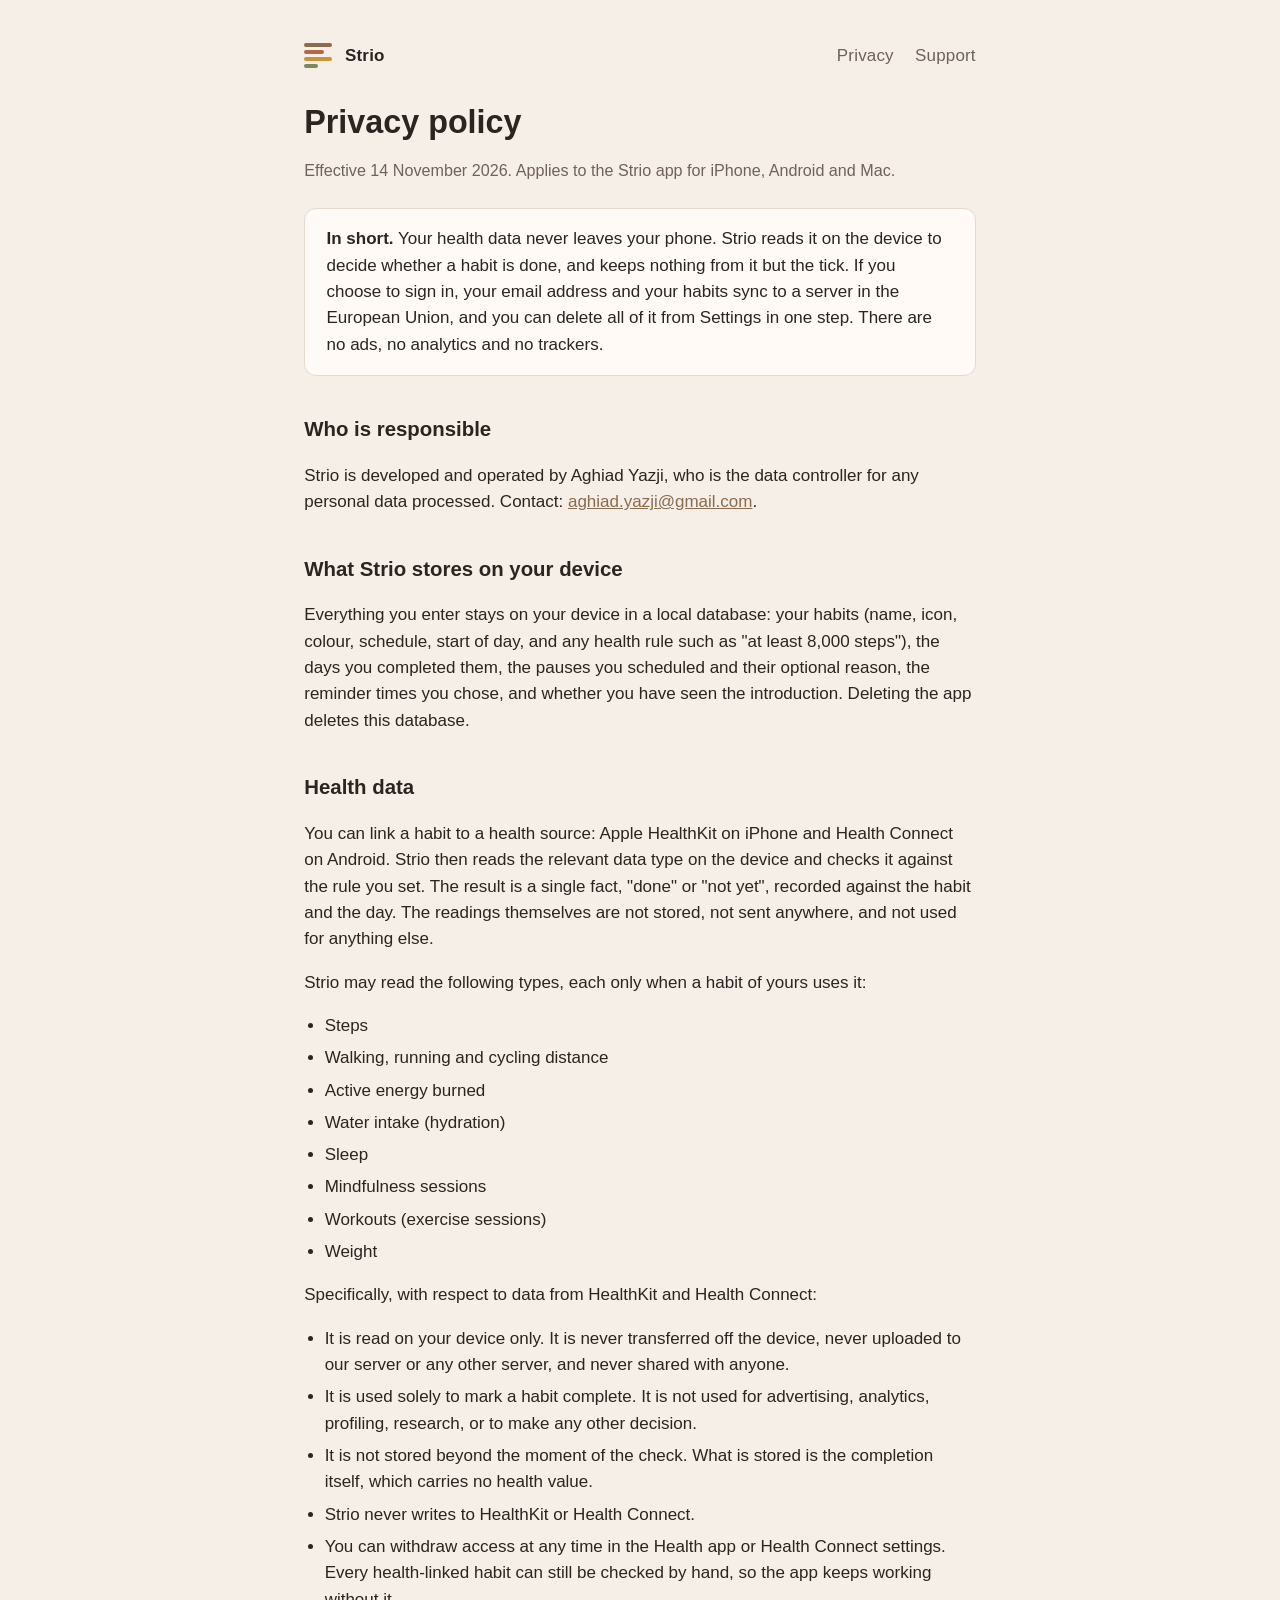
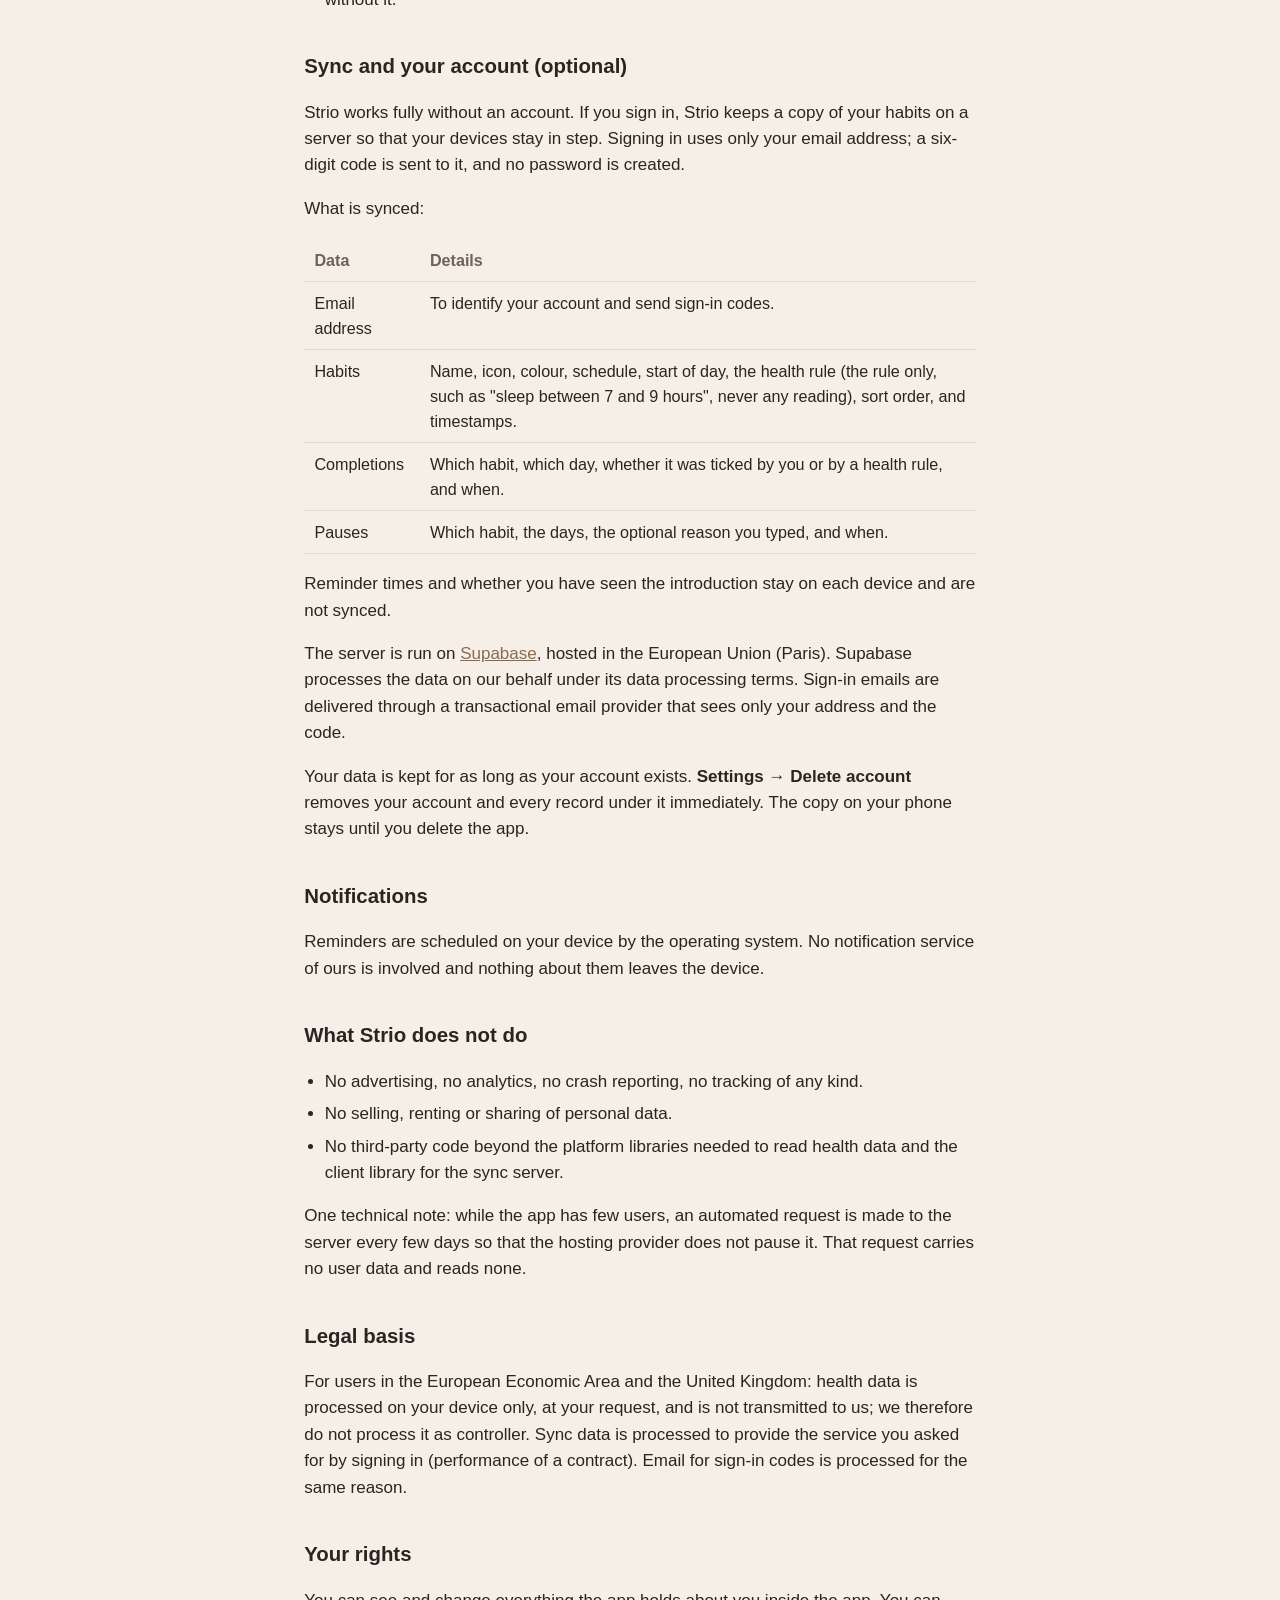
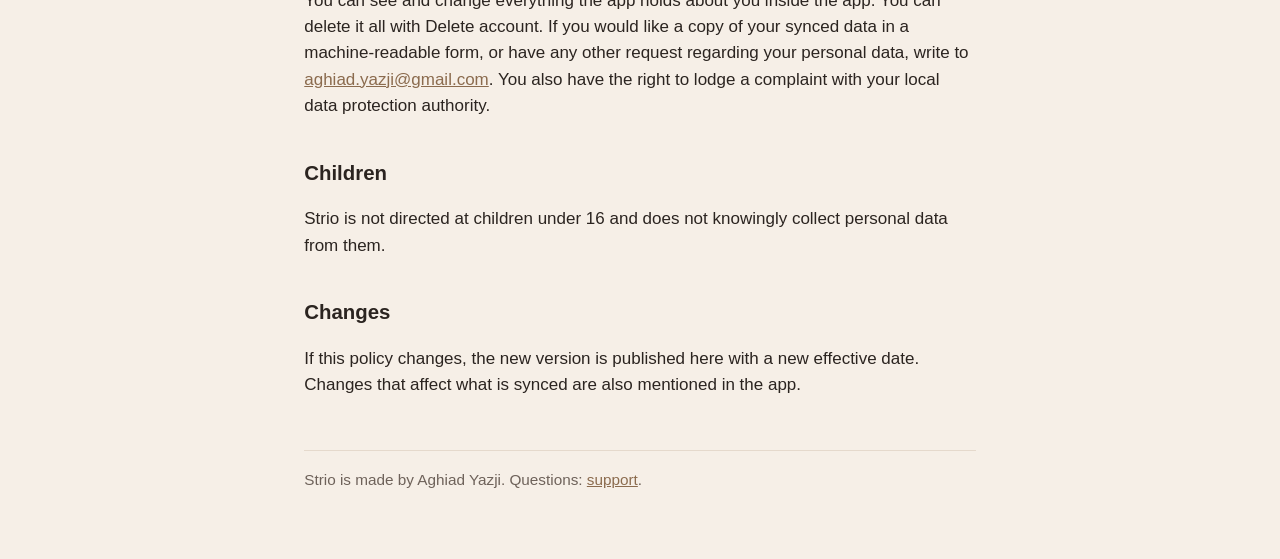
==== privacy.html @ 5cfbbae6 "docs: support address on the site Co-Authored-By: Claude Fable 5.1 <noreply@anthropic.com>" ====
<!DOCTYPE html>
<html lang="en">
<head>
<meta charset="utf-8">
<meta name="viewport" content="width=device-width, initial-scale=1">
<title>Strio — Privacy policy</title>
<link rel="stylesheet" href="style.css">
</head>
<body>
<main>
<header class="site"><span class="mark"><i></i><i></i><i></i><i></i></span><a href="index.html">Strio</a><nav><a href="privacy.html">Privacy</a><a href="support.html">Support</a></nav></header>
<h1>Privacy policy</h1>
<p class="meta">Effective 14 November 2026. Applies to the Strio app for iPhone, Android and Mac.</p>

<div class="card">
<p><strong>In short.</strong> Your health data never leaves your phone. Strio reads it on the device to decide whether a habit is done, and keeps nothing from it but the tick. If you choose to sign in, your email address and your habits sync to a server in the European Union, and you can delete all of it from Settings in one step. There are no ads, no analytics and no trackers.</p>
</div>

<h2>Who is responsible</h2>
<p>Strio is developed and operated by Aghiad Yazji, who is the data controller for any personal data processed. Contact: <a href="mailto:aghiad.yazji@gmail.com">aghiad.yazji@gmail.com</a>.</p>

<h2>What Strio stores on your device</h2>
<p>Everything you enter stays on your device in a local database: your habits (name, icon, colour, schedule, start of day, and any health rule such as "at least 8,000 steps"), the days you completed them, the pauses you scheduled and their optional reason, the reminder times you chose, and whether you have seen the introduction. Deleting the app deletes this database.</p>

<h2>Health data</h2>
<p>You can link a habit to a health source: Apple HealthKit on iPhone and Health Connect on Android. Strio then reads the relevant data type on the device and checks it against the rule you set. The result is a single fact, "done" or "not yet", recorded against the habit and the day. The readings themselves are not stored, not sent anywhere, and not used for anything else.</p>
<p>Strio may read the following types, each only when a habit of yours uses it:</p>
<ul>
<li>Steps</li>
<li>Walking, running and cycling distance</li>
<li>Active energy burned</li>
<li>Water intake (hydration)</li>
<li>Sleep</li>
<li>Mindfulness sessions</li>
<li>Workouts (exercise sessions)</li>
<li>Weight</li>
</ul>
<p>Specifically, with respect to data from HealthKit and Health Connect:</p>
<ul>
<li>It is read on your device only. It is never transferred off the device, never uploaded to our server or any other server, and never shared with anyone.</li>
<li>It is used solely to mark a habit complete. It is not used for advertising, analytics, profiling, research, or to make any other decision.</li>
<li>It is not stored beyond the moment of the check. What is stored is the completion itself, which carries no health value.</li>
<li>Strio never writes to HealthKit or Health Connect.</li>
<li>You can withdraw access at any time in the Health app or Health Connect settings. Every health-linked habit can still be checked by hand, so the app keeps working without it.</li>
</ul>

<h2>Sync and your account (optional)</h2>
<p>Strio works fully without an account. If you sign in, Strio keeps a copy of your habits on a server so that your devices stay in step. Signing in uses only your email address; a six-digit code is sent to it, and no password is created.</p>
<p>What is synced:</p>
<table>
<tr><th>Data</th><th>Details</th></tr>
<tr><td>Email address</td><td>To identify your account and send sign-in codes.</td></tr>
<tr><td>Habits</td><td>Name, icon, colour, schedule, start of day, the health rule (the rule only, such as "sleep between 7 and 9 hours", never any reading), sort order, and timestamps.</td></tr>
<tr><td>Completions</td><td>Which habit, which day, whether it was ticked by you or by a health rule, and when.</td></tr>
<tr><td>Pauses</td><td>Which habit, the days, the optional reason you typed, and when.</td></tr>
</table>
<p>Reminder times and whether you have seen the introduction stay on each device and are not synced.</p>
<p>The server is run on <a href="https://supabase.com">Supabase</a>, hosted in the European Union (Paris). Supabase processes the data on our behalf under its data processing terms. Sign-in emails are delivered through a transactional email provider that sees only your address and the code.</p>
<p>Your data is kept for as long as your account exists. <strong>Settings → Delete account</strong> removes your account and every record under it immediately. The copy on your phone stays until you delete the app.</p>

<h2>Notifications</h2>
<p>Reminders are scheduled on your device by the operating system. No notification service of ours is involved and nothing about them leaves the device.</p>

<h2>What Strio does not do</h2>
<ul>
<li>No advertising, no analytics, no crash reporting, no tracking of any kind.</li>
<li>No selling, renting or sharing of personal data.</li>
<li>No third-party code beyond the platform libraries needed to read health data and the client library for the sync server.</li>
</ul>
<p>One technical note: while the app has few users, an automated request is made to the server every few days so that the hosting provider does not pause it. That request carries no user data and reads none.</p>

<h2>Legal basis</h2>
<p>For users in the European Economic Area and the United Kingdom: health data is processed on your device only, at your request, and is not transmitted to us; we therefore do not process it as controller. Sync data is processed to provide the service you asked for by signing in (performance of a contract). Email for sign-in codes is processed for the same reason.</p>

<h2>Your rights</h2>
<p>You can see and change everything the app holds about you inside the app. You can delete it all with Delete account. If you would like a copy of your synced data in a machine-readable form, or have any other request regarding your personal data, write to <a href="mailto:aghiad.yazji@gmail.com">aghiad.yazji@gmail.com</a>. You also have the right to lodge a complaint with your local data protection authority.</p>

<h2>Children</h2>
<p>Strio is not directed at children under 16 and does not knowingly collect personal data from them.</p>

<h2>Changes</h2>
<p>If this policy changes, the new version is published here with a new effective date. Changes that affect what is synced are also mentioned in the app.</p>
<footer>Strio is made by Aghiad Yazji. Questions: <a href="support.html">support</a>.</footer>
</main>
</body>
</html>
---- style.css ----
:root {
  --bg: #f6efe7;
  --surface: #fffaf5;
  --text: #2b2420;
  --muted: #6e625a;
  --accent: #8b6b4e;
  --rule: #e5d9cc;
}
@media (prefers-color-scheme: dark) {
  :root {
    --bg: #1d1916;
    --surface: #262019;
    --text: #efe6dc;
    --muted: #b3a597;
    --accent: #c9a98a;
    --rule: #3a312a;
  }
}
* { box-sizing: border-box; }
html { font-size: 17px; }
body {
  margin: 0;
  background: var(--bg);
  color: var(--text);
  font-family: -apple-system, BlinkMacSystemFont, "Segoe UI", Roboto, "Helvetica Neue", Arial, sans-serif;
  line-height: 1.55;
}
main {
  max-width: 42rem;
  margin: 0 auto;
  padding: 2.5rem 1.25rem 4rem;
}
header.site { display: flex; align-items: center; gap: .75rem; margin-bottom: 2rem; }
header.site a { color: inherit; text-decoration: none; font-weight: 600; letter-spacing: .01em; }
header.site nav { margin-left: auto; display: flex; gap: 1.25rem; }
header.site nav a { color: var(--muted); font-weight: 500; }
.mark { display: inline-grid; gap: 3px; width: 28px; }
.mark i { display: block; height: 4px; border-radius: 2px; }
.mark i:nth-child(1) { width: 100%; background: #8b6b4e; }
.mark i:nth-child(2) { width: 72%;  background: #b5674a; }
.mark i:nth-child(3) { width: 100%; background: #c8933a; }
.mark i:nth-child(4) { width: 50%;  background: #7a8b5a; }
h1 { font-size: 1.9rem; line-height: 1.2; margin: 0 0 .5rem; }
h2 { font-size: 1.2rem; margin: 2.25rem 0 .5rem; }
p, li { color: var(--text); }
.lede { font-size: 1.15rem; color: var(--muted); margin-top: 0; }
.meta { color: var(--muted); font-size: .95rem; }
a { color: var(--accent); }
ul { padding-left: 1.2rem; }
li + li { margin-top: .35rem; }
.card {
  background: var(--surface);
  border: 1px solid var(--rule);
  border-radius: 12px;
  padding: 1rem 1.25rem;
  margin: 1.5rem 0;
}
.card p:first-child { margin-top: 0; }
.card p:last-child { margin-bottom: 0; }
footer { margin-top: 3rem; padding-top: 1rem; border-top: 1px solid var(--rule); color: var(--muted); font-size: .9rem; }
table { border-collapse: collapse; width: 100%; margin: 1rem 0; font-size: .95rem; }
th, td { text-align: left; vertical-align: top; padding: .5rem .6rem; border-bottom: 1px solid var(--rule); }
th { color: var(--muted); font-weight: 600; }
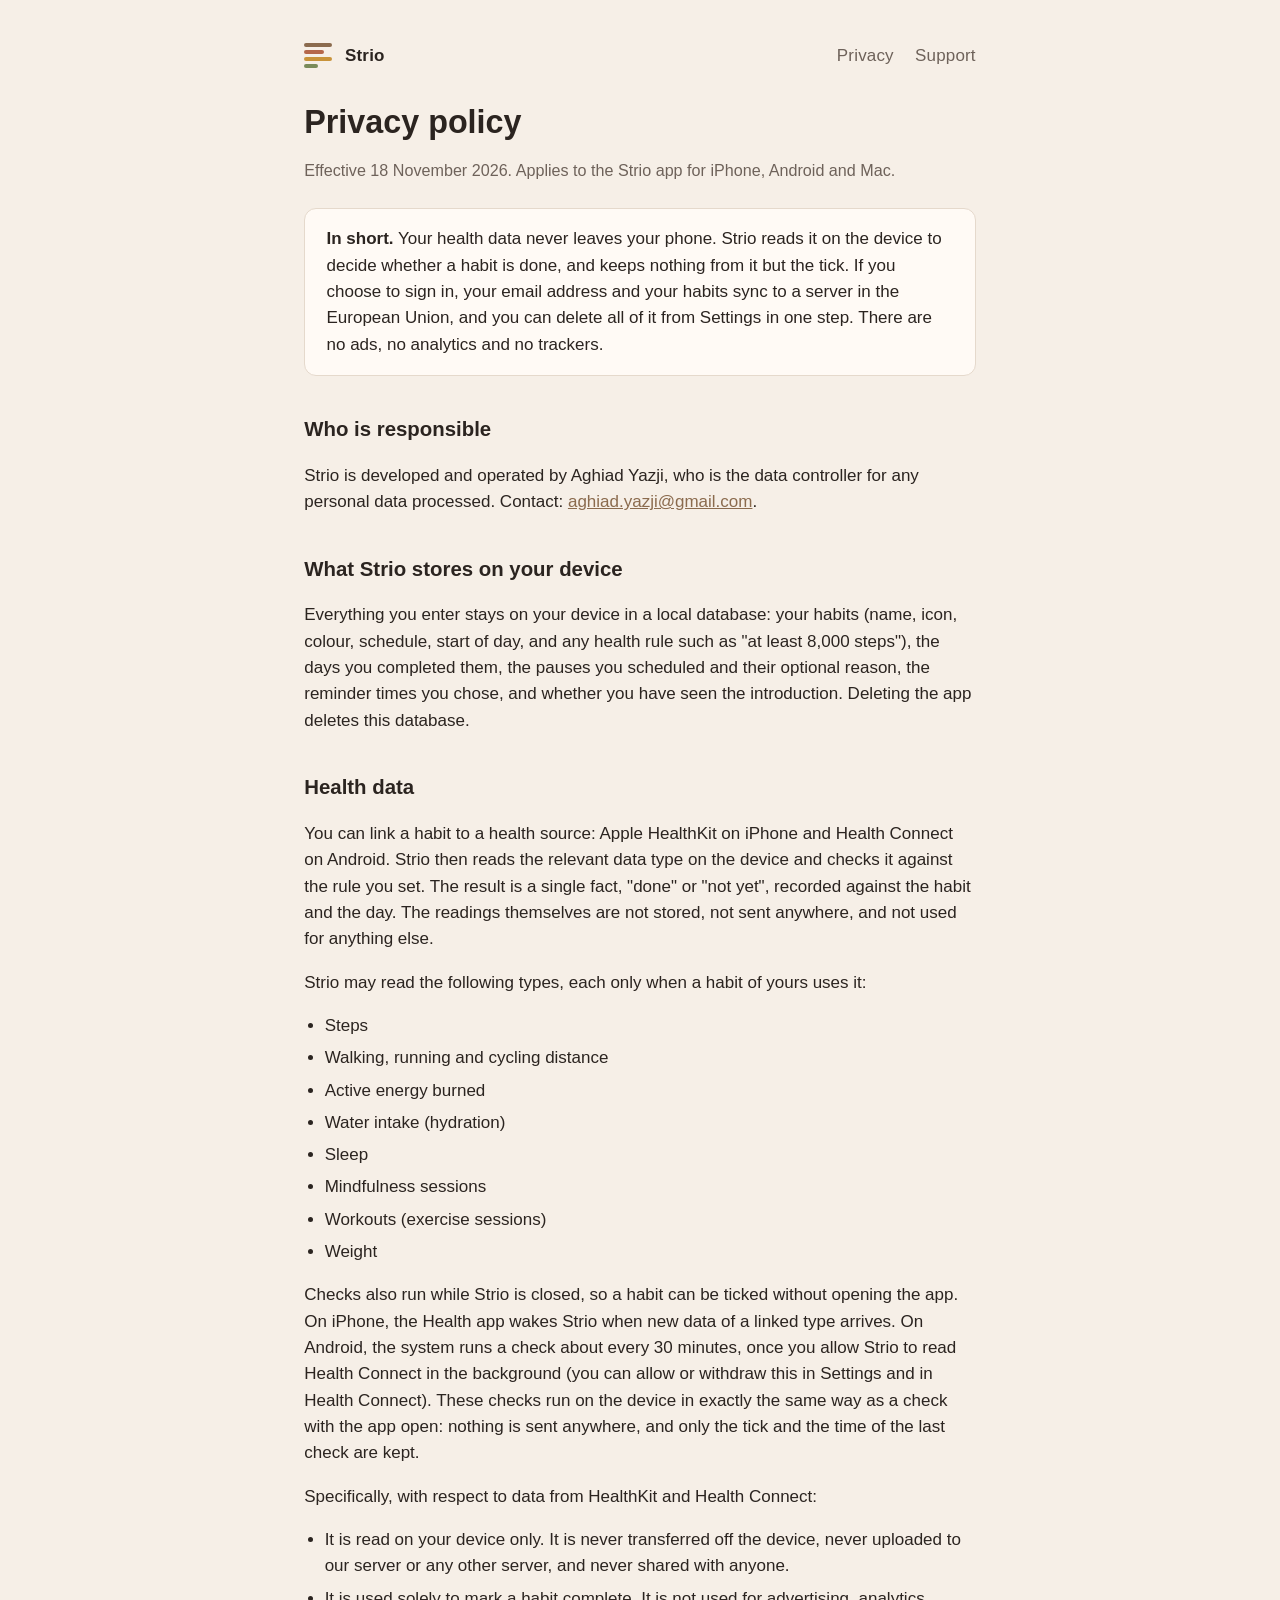
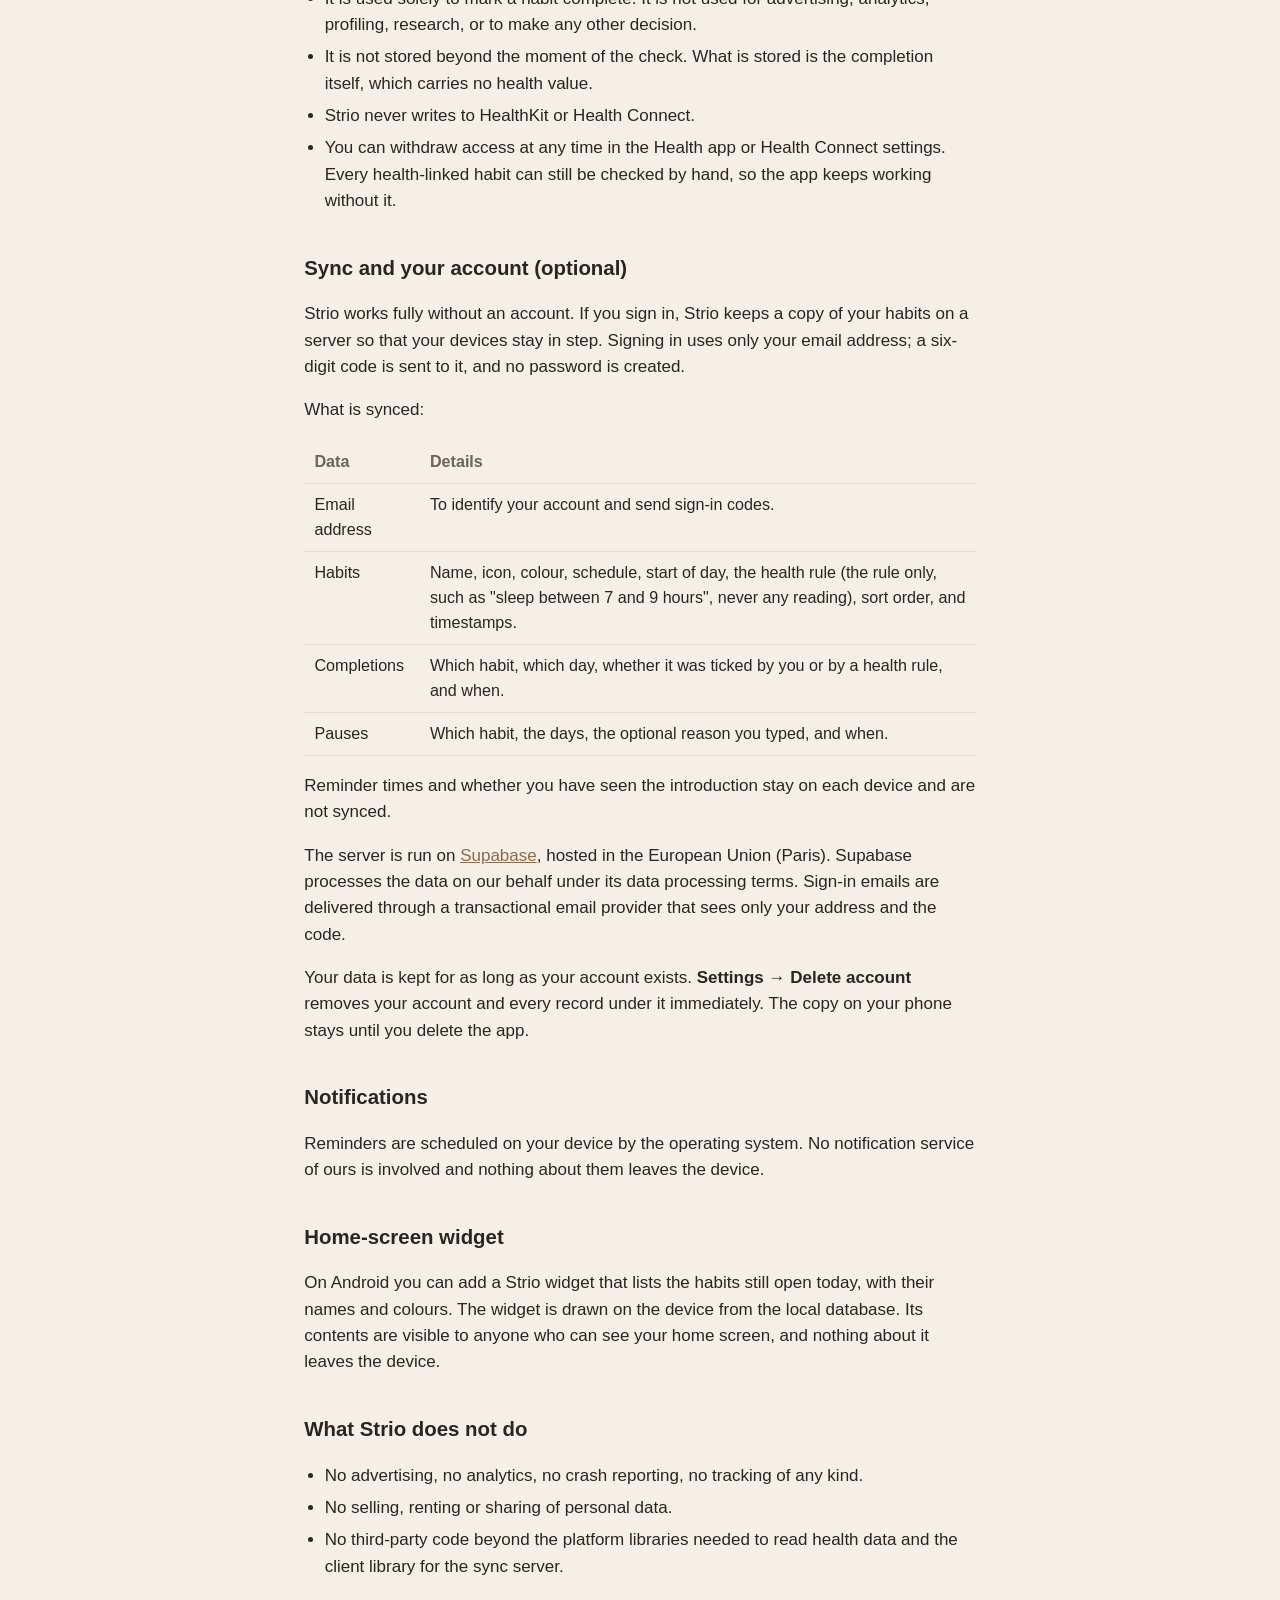
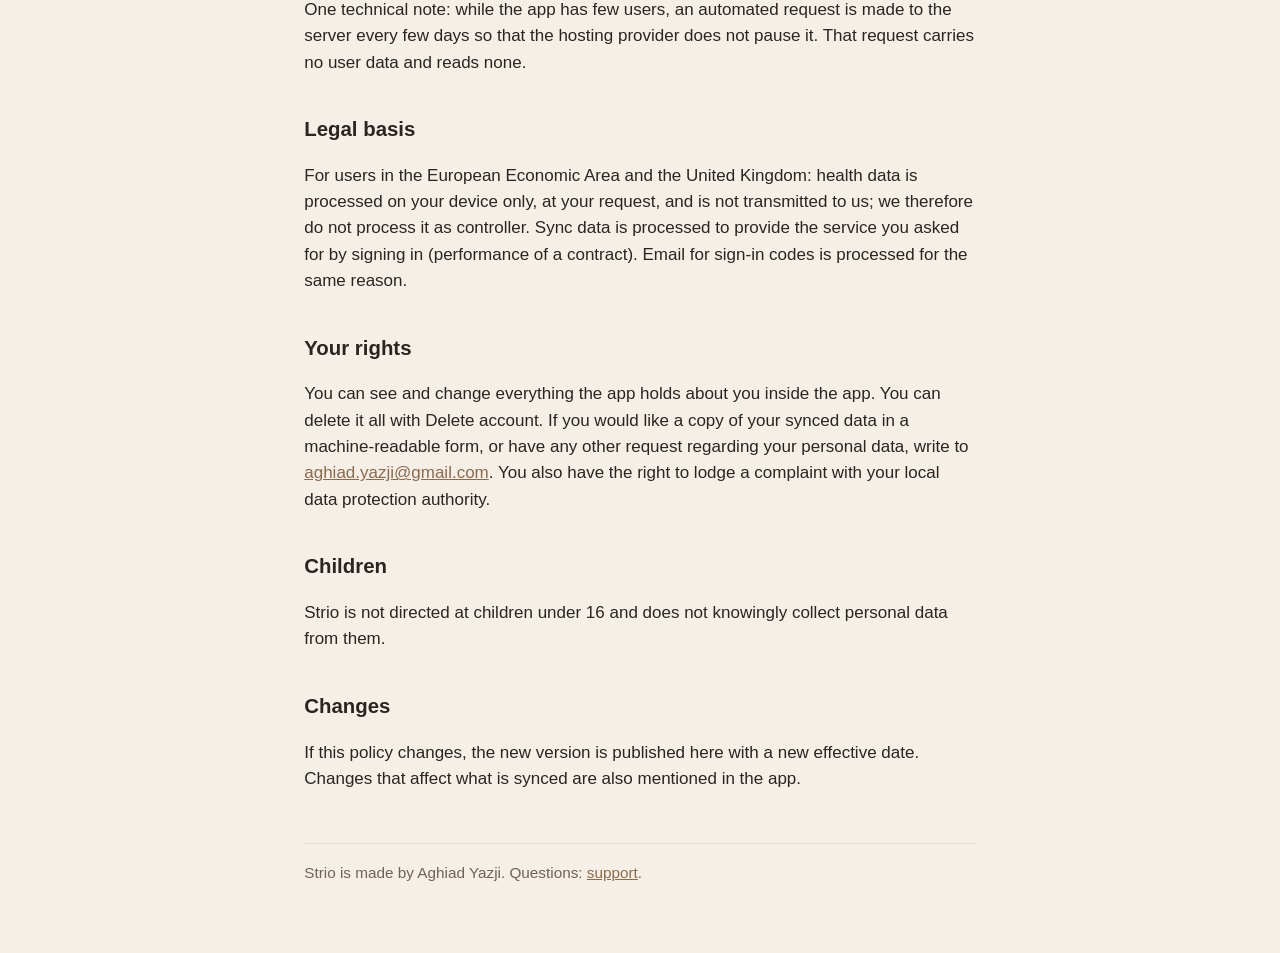
==== commit a3b358b4: "site: privacy policy covers closed-app health checks and the widget Co-Authored-By: Claude Opus 5.5 " ====
--- a/privacy.html
+++ b/privacy.html
@@ -10,7 +10,7 @@
 <main>
 <header class="site"><span class="mark"><i></i><i></i><i></i><i></i></span><a href="index.html">Strio</a><nav><a href="privacy.html">Privacy</a><a href="support.html">Support</a></nav></header>
 <h1>Privacy policy</h1>
-<p class="meta">Effective 14 November 2026. Applies to the Strio app for iPhone, Android and Mac.</p>
+<p class="meta">Effective 18 November 2026. Applies to the Strio app for iPhone, Android and Mac.</p>
 
 <div class="card">
 <p><strong>In short.</strong> Your health data never leaves your phone. Strio reads it on the device to decide whether a habit is done, and keeps nothing from it but the tick. If you choose to sign in, your email address and your habits sync to a server in the European Union, and you can delete all of it from Settings in one step. There are no ads, no analytics and no trackers.</p>
@@ -35,6 +35,7 @@
 <li>Workouts (exercise sessions)</li>
 <li>Weight</li>
 </ul>
+<p>Checks also run while Strio is closed, so a habit can be ticked without opening the app. On iPhone, the Health app wakes Strio when new data of a linked type arrives. On Android, the system runs a check about every 30 minutes, once you allow Strio to read Health Connect in the background (you can allow or withdraw this in Settings and in Health Connect). These checks run on the device in exactly the same way as a check with the app open: nothing is sent anywhere, and only the tick and the time of the last check are kept.</p>
 <p>Specifically, with respect to data from HealthKit and Health Connect:</p>
 <ul>
 <li>It is read on your device only. It is never transferred off the device, never uploaded to our server or any other server, and never shared with anyone.</li>
@@ -61,6 +62,9 @@
 <h2>Notifications</h2>
 <p>Reminders are scheduled on your device by the operating system. No notification service of ours is involved and nothing about them leaves the device.</p>
 
+<h2>Home-screen widget</h2>
+<p>On Android you can add a Strio widget that lists the habits still open today, with their names and colours. The widget is drawn on the device from the local database. Its contents are visible to anyone who can see your home screen, and nothing about it leaves the device.</p>
+
 <h2>What Strio does not do</h2>
 <ul>
 <li>No advertising, no analytics, no crash reporting, no tracking of any kind.</li>
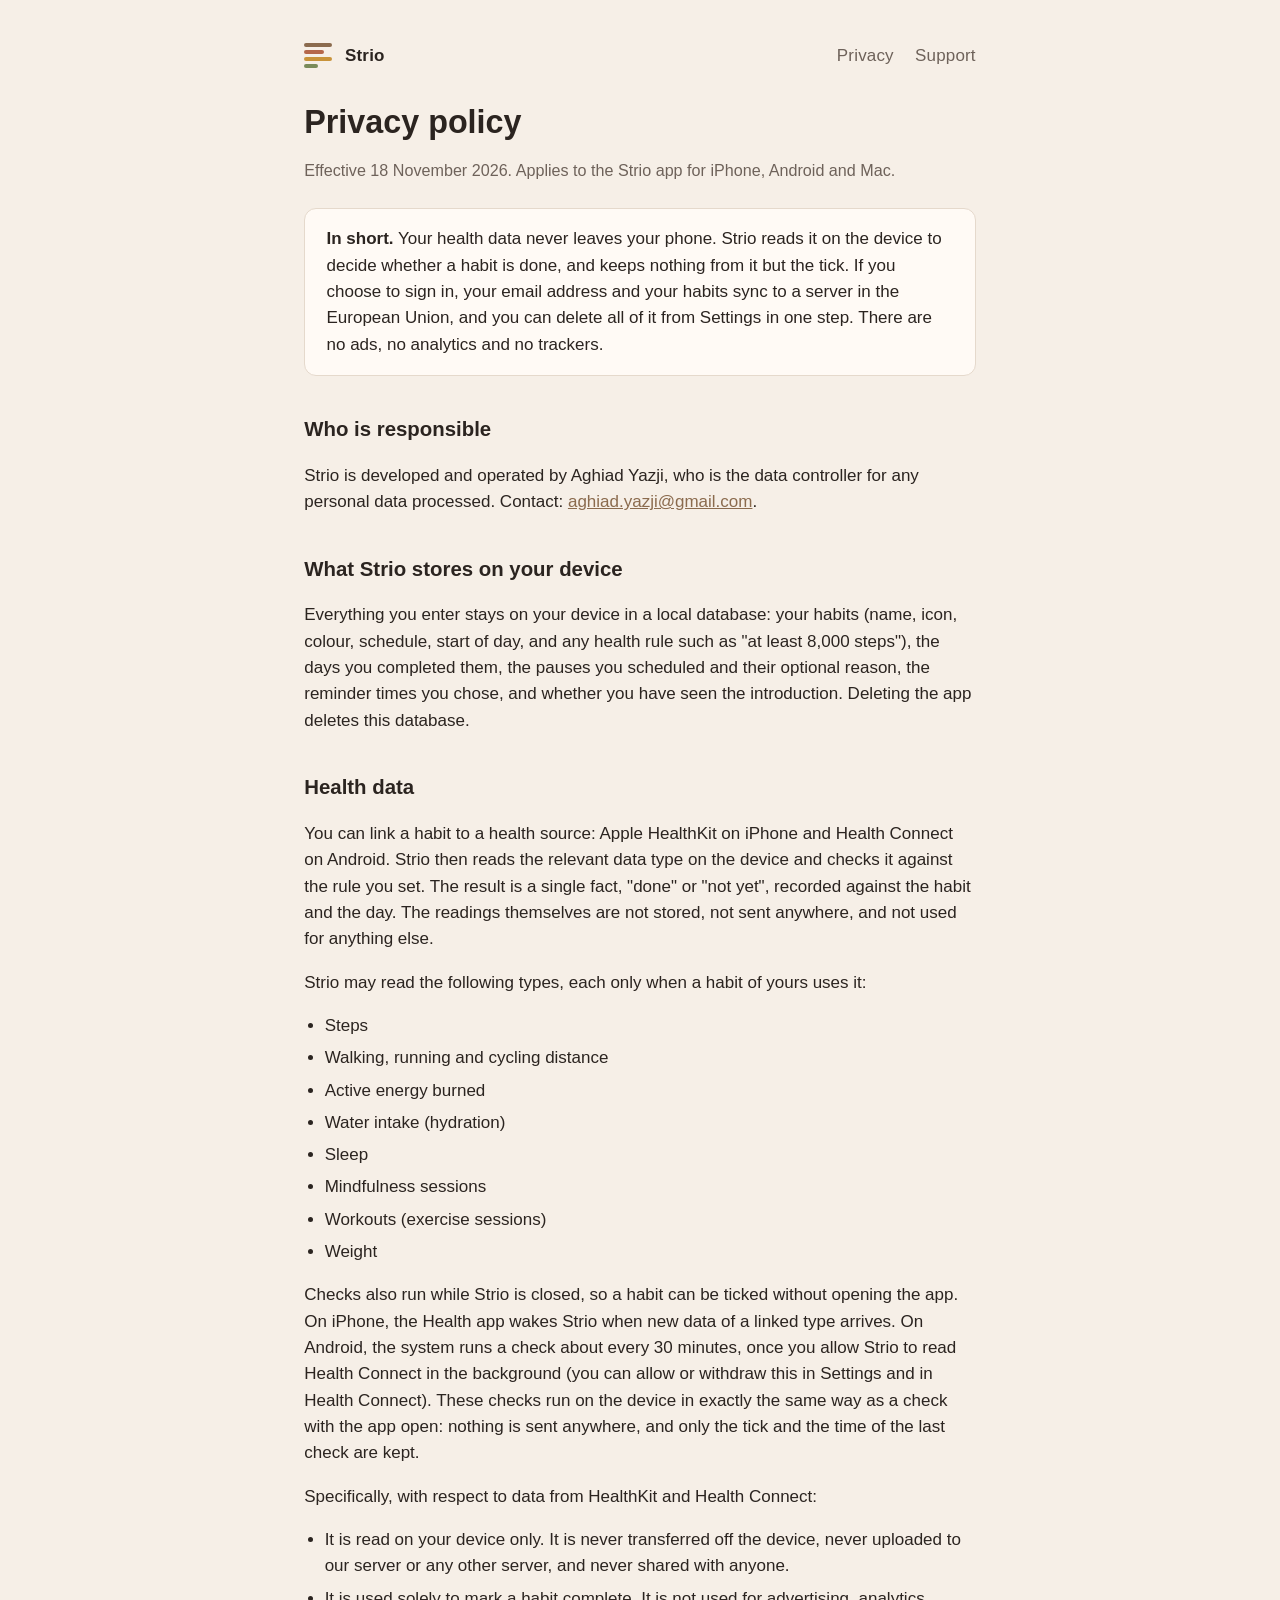
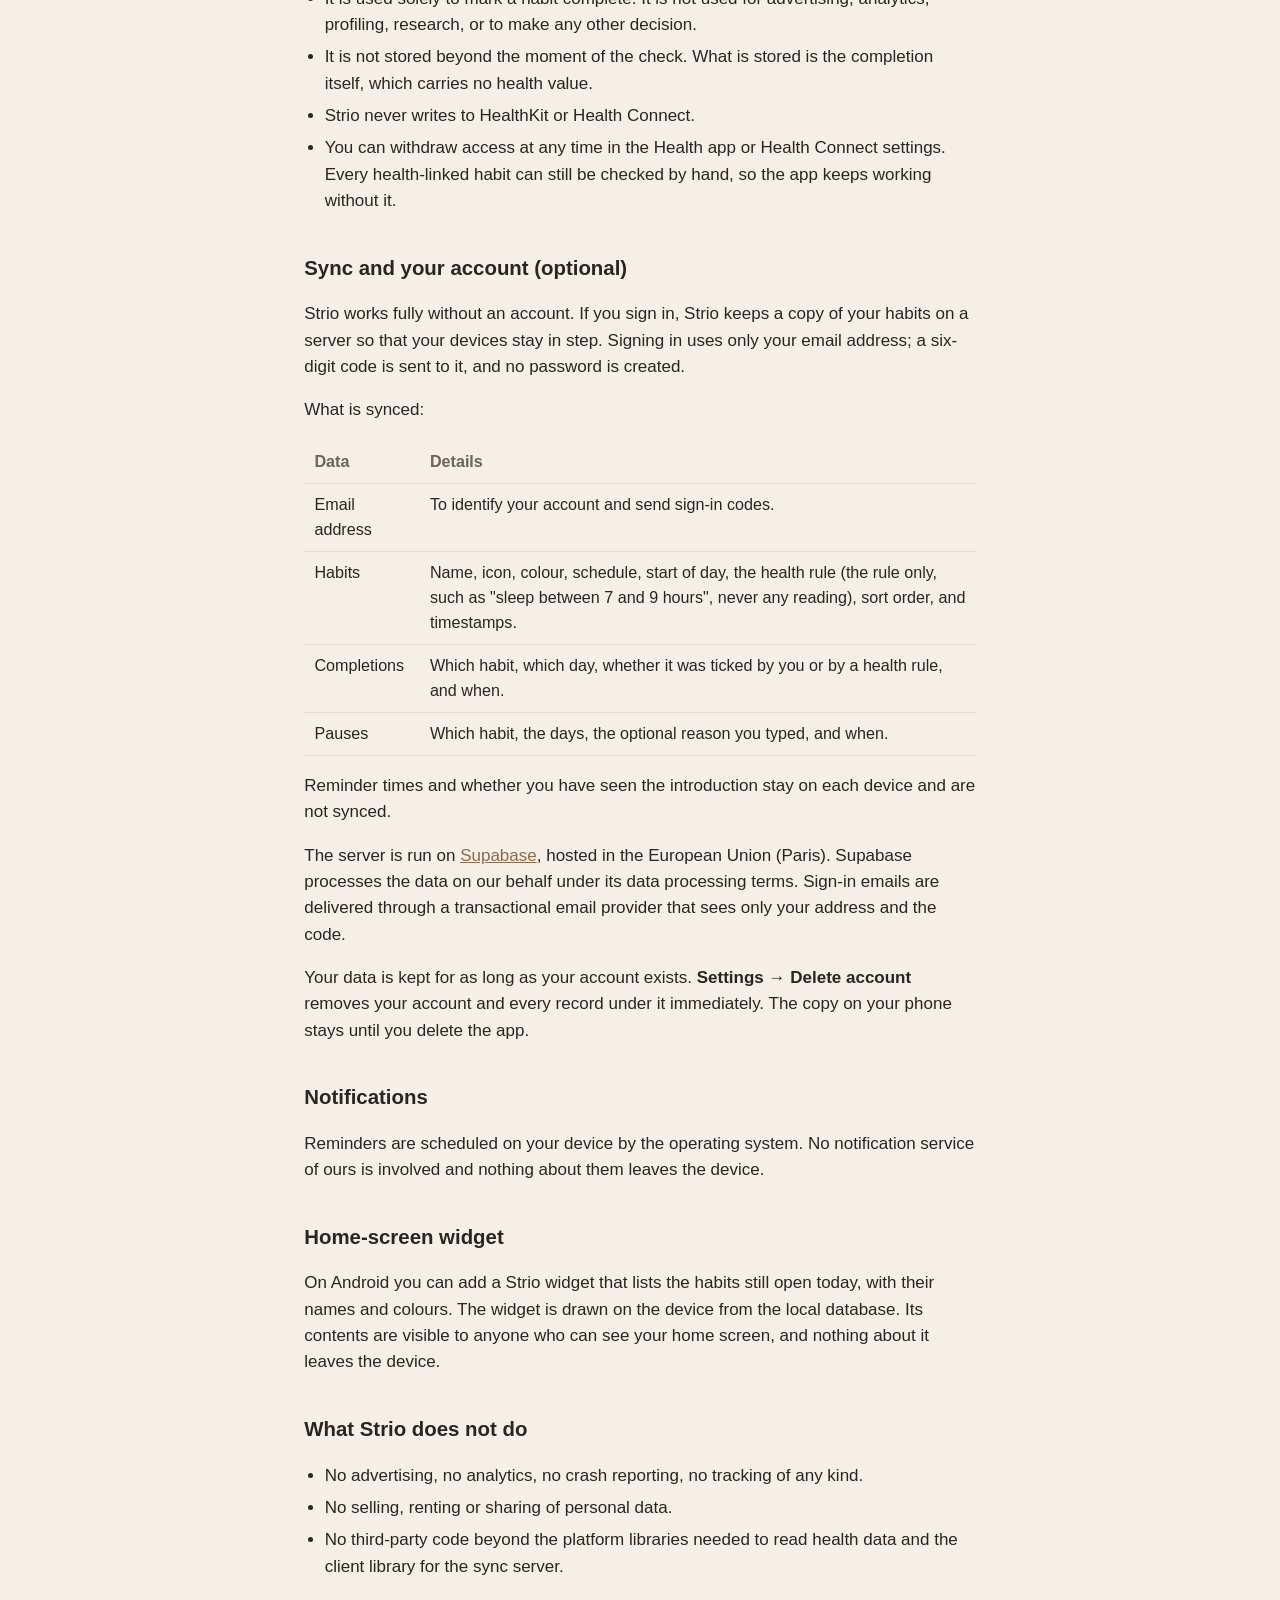
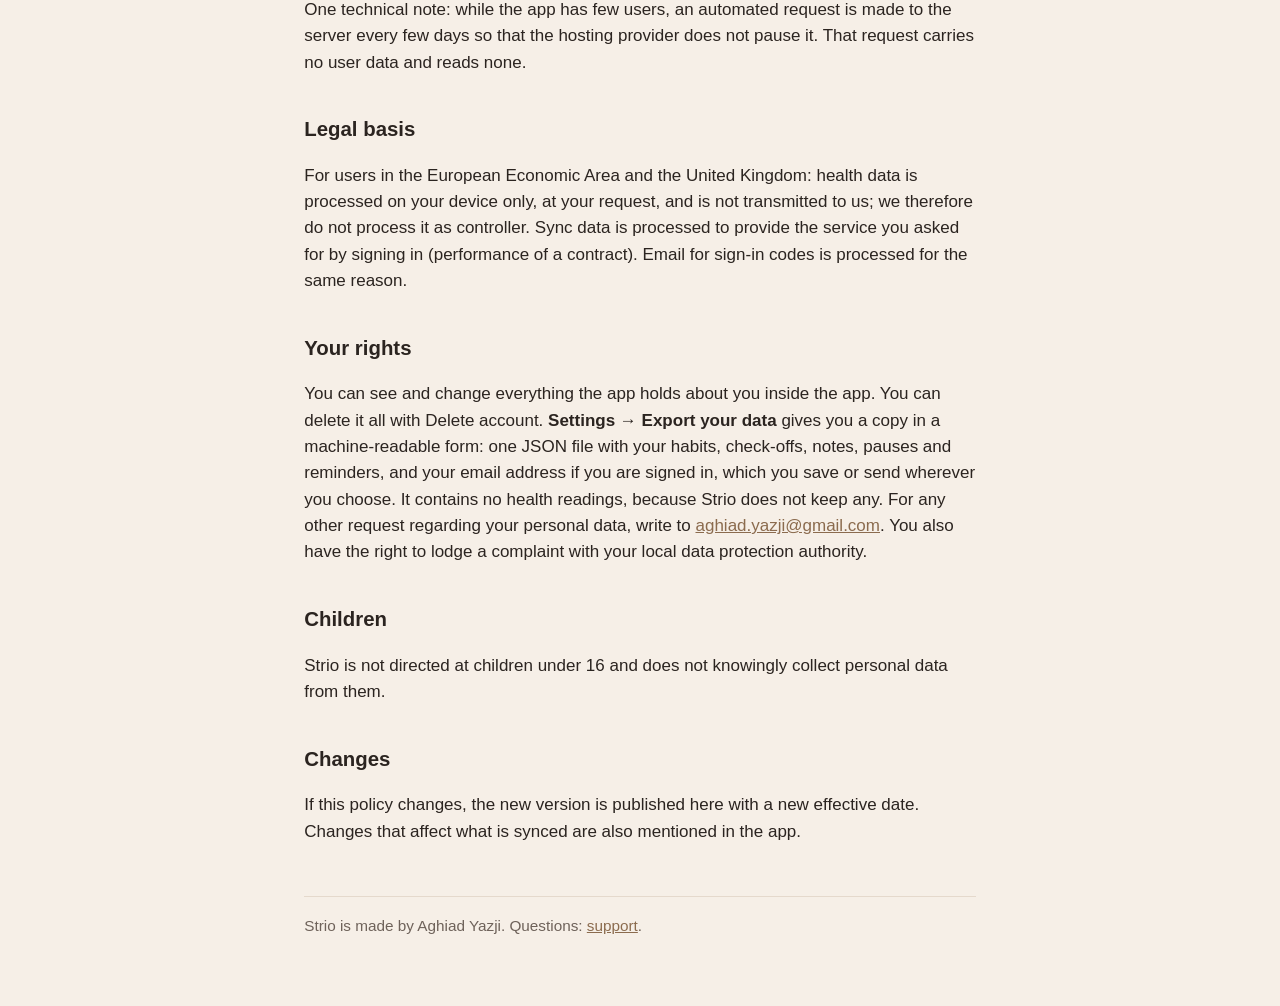
==== commit 193241d9: "feat: export your data as one JSON file Settings > Your data > Export your data builds a JSON file o" ====
--- a/privacy.html
+++ b/privacy.html
@@ -77,7 +77,7 @@
 <p>For users in the European Economic Area and the United Kingdom: health data is processed on your device only, at your request, and is not transmitted to us; we therefore do not process it as controller. Sync data is processed to provide the service you asked for by signing in (performance of a contract). Email for sign-in codes is processed for the same reason.</p>
 
 <h2>Your rights</h2>
-<p>You can see and change everything the app holds about you inside the app. You can delete it all with Delete account. If you would like a copy of your synced data in a machine-readable form, or have any other request regarding your personal data, write to <a href="mailto:aghiad.yazji@gmail.com">aghiad.yazji@gmail.com</a>. You also have the right to lodge a complaint with your local data protection authority.</p>
+<p>You can see and change everything the app holds about you inside the app. You can delete it all with Delete account. <strong>Settings → Export your data</strong> gives you a copy in a machine-readable form: one JSON file with your habits, check-offs, notes, pauses and reminders, and your email address if you are signed in, which you save or send wherever you choose. It contains no health readings, because Strio does not keep any. For any other request regarding your personal data, write to <a href="mailto:aghiad.yazji@gmail.com">aghiad.yazji@gmail.com</a>. You also have the right to lodge a complaint with your local data protection authority.</p>
 
 <h2>Children</h2>
 <p>Strio is not directed at children under 16 and does not knowingly collect personal data from them.</p>
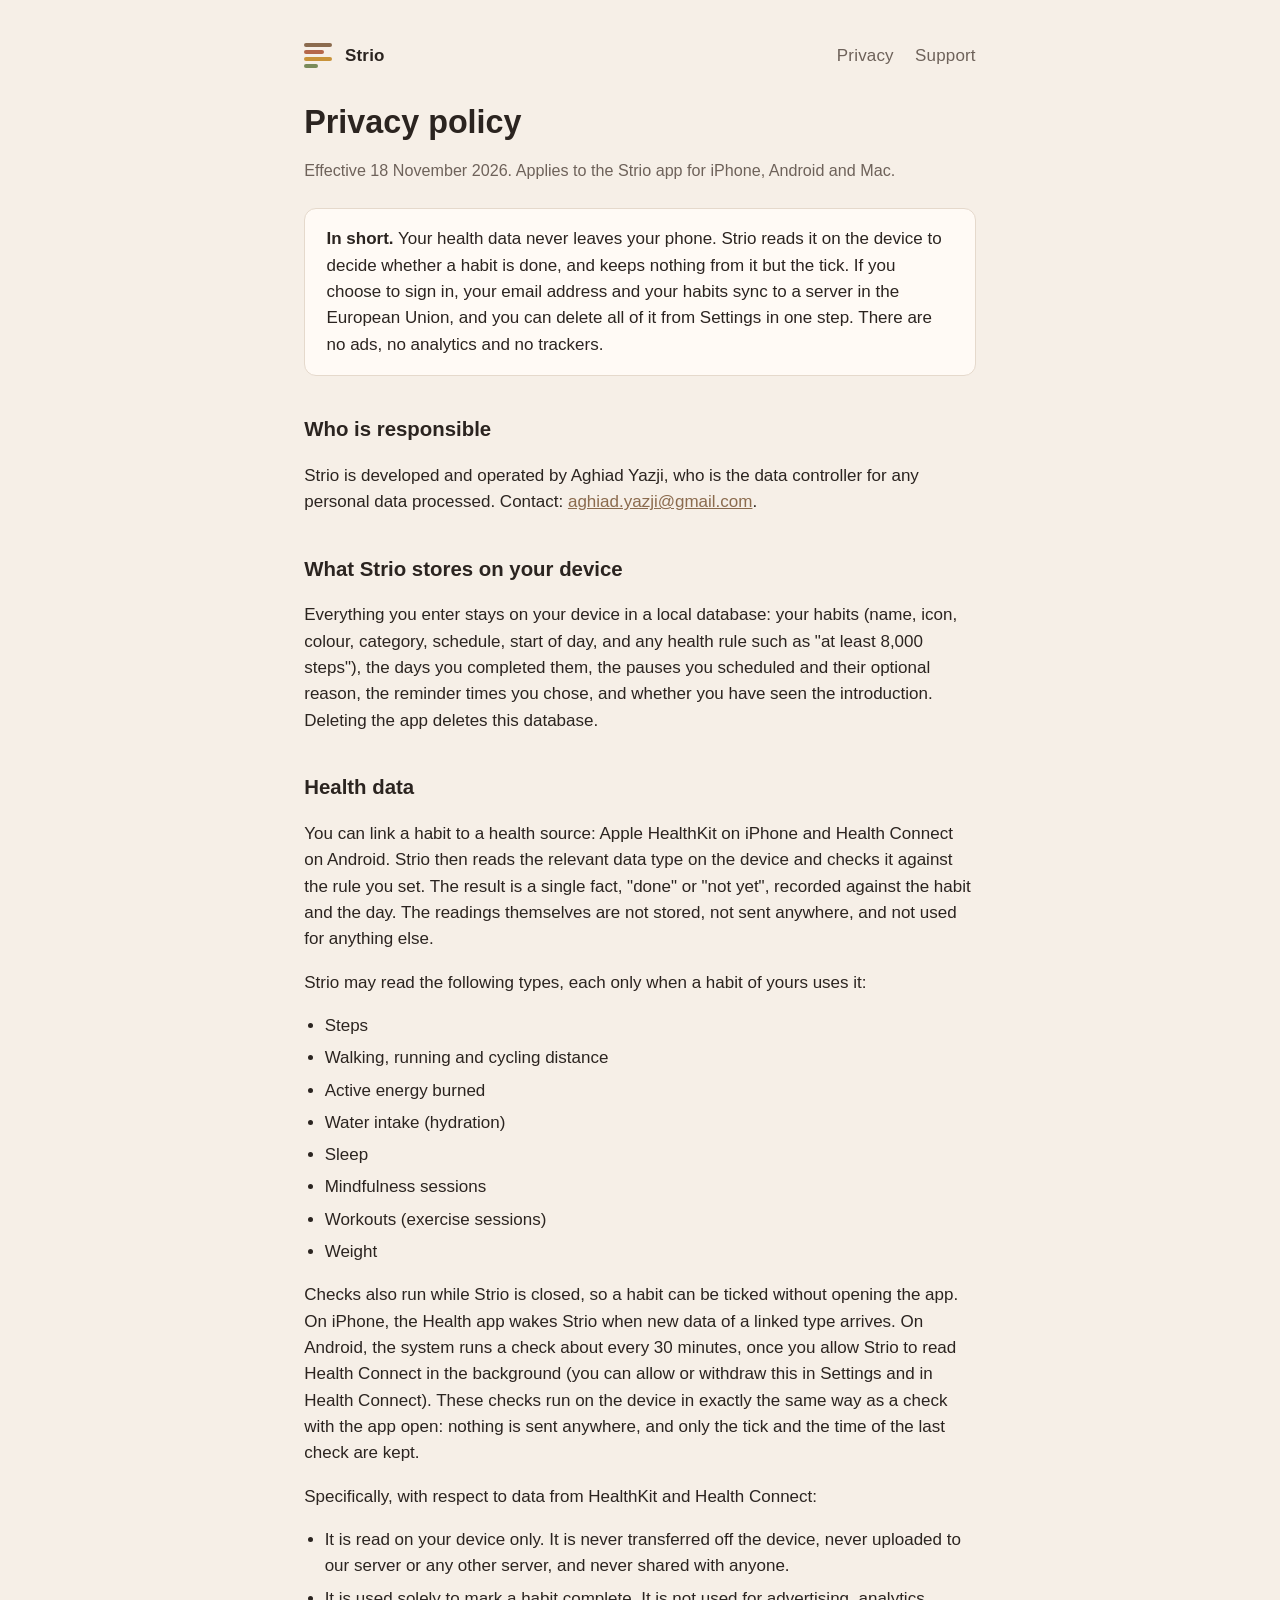
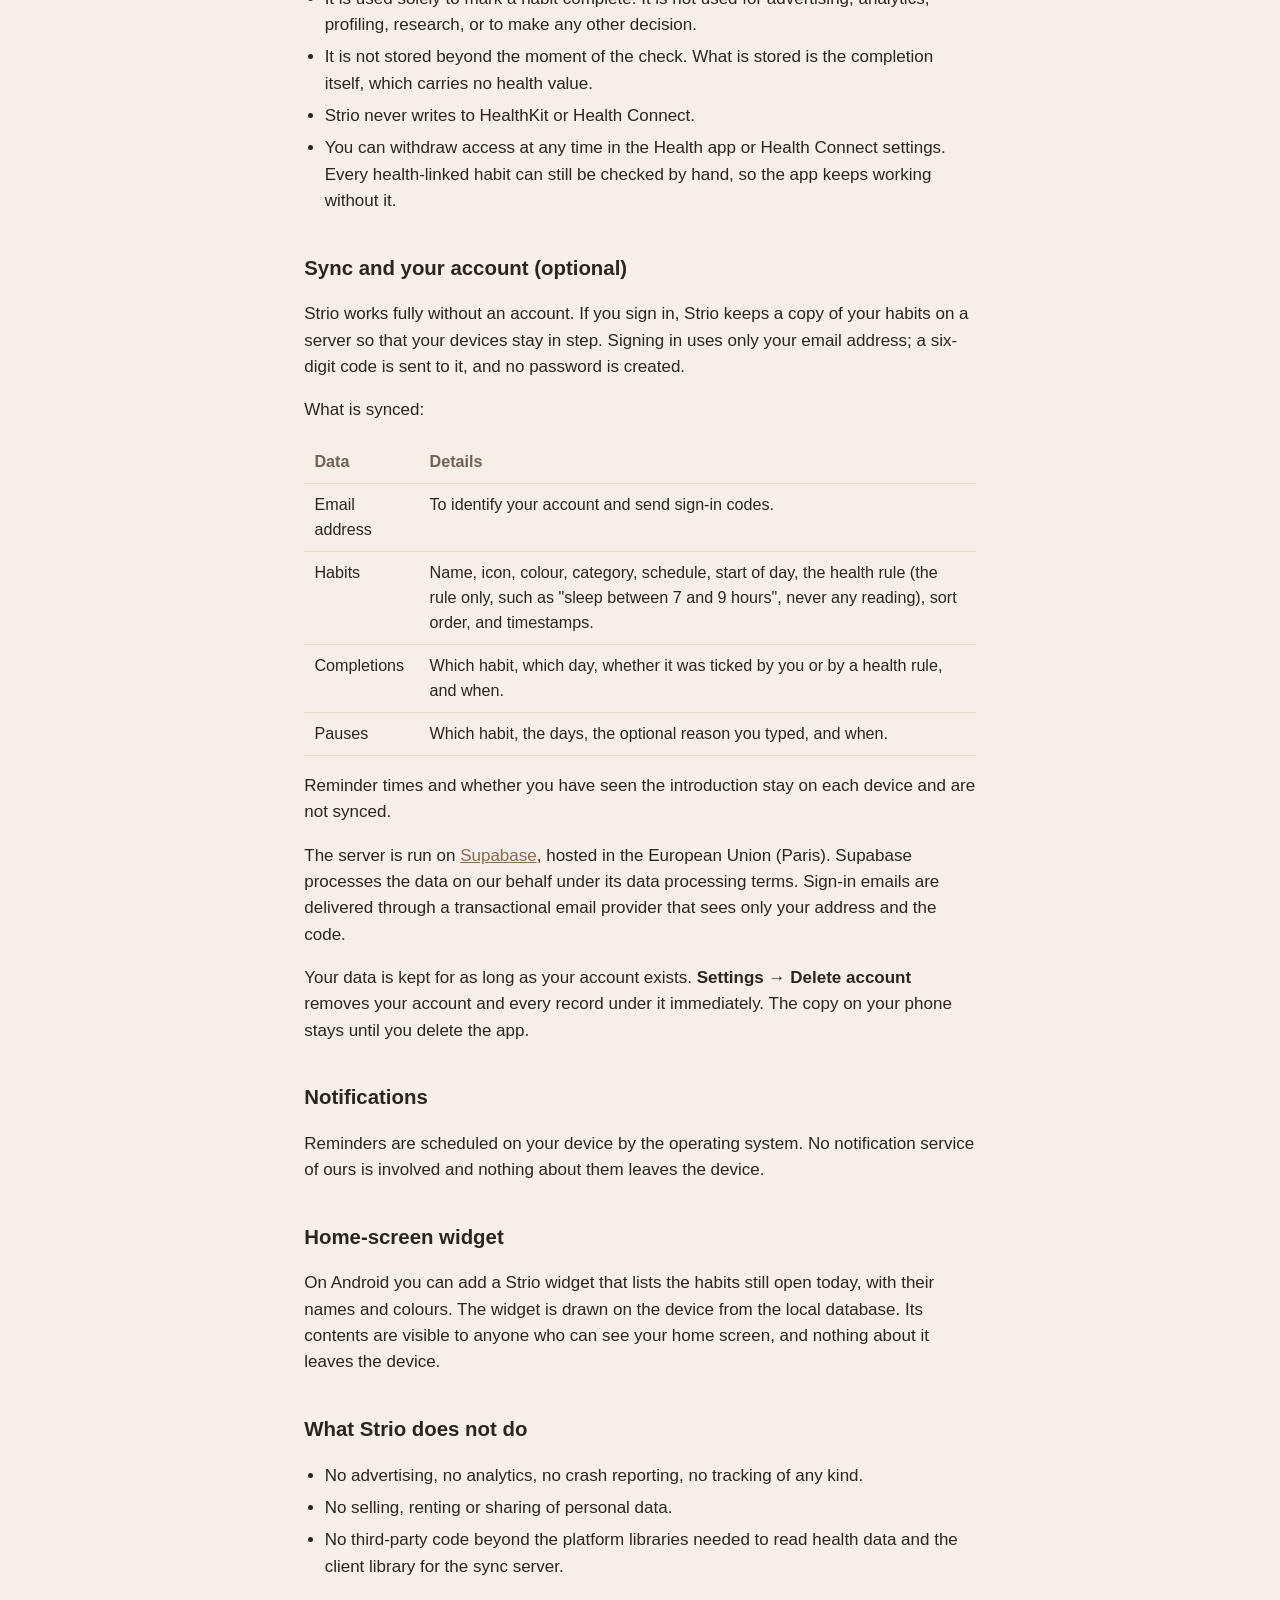
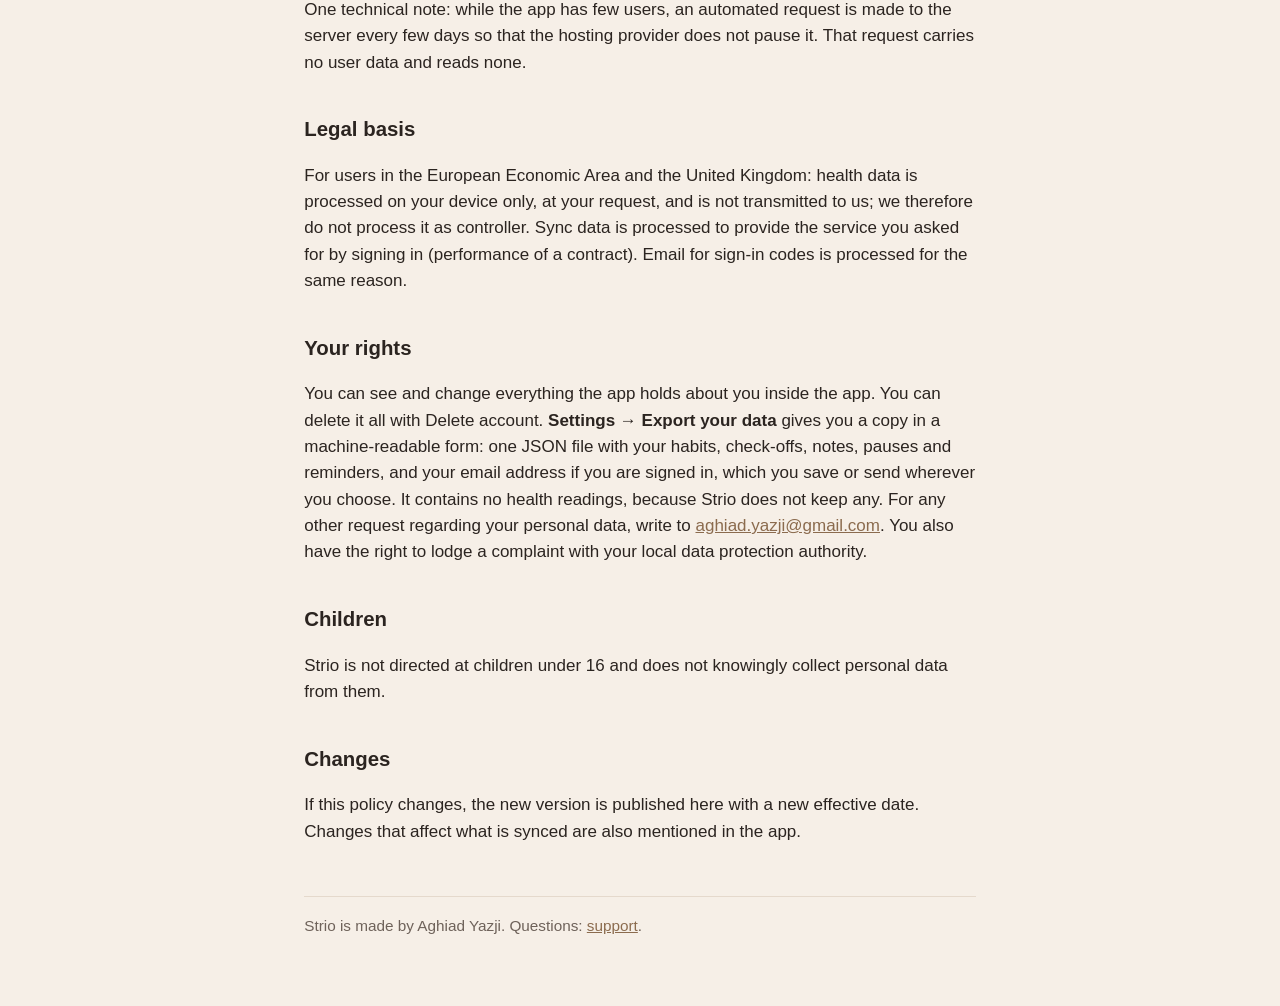
==== commit 58e3a1c3: "feat: habit categories An optional free-text category on each habit, set on the form, where the cate" ====
--- a/privacy.html
+++ b/privacy.html
@@ -20,7 +20,7 @@
 <p>Strio is developed and operated by Aghiad Yazji, who is the data controller for any personal data processed. Contact: <a href="mailto:aghiad.yazji@gmail.com">aghiad.yazji@gmail.com</a>.</p>
 
 <h2>What Strio stores on your device</h2>
-<p>Everything you enter stays on your device in a local database: your habits (name, icon, colour, schedule, start of day, and any health rule such as "at least 8,000 steps"), the days you completed them, the pauses you scheduled and their optional reason, the reminder times you chose, and whether you have seen the introduction. Deleting the app deletes this database.</p>
+<p>Everything you enter stays on your device in a local database: your habits (name, icon, colour, category, schedule, start of day, and any health rule such as "at least 8,000 steps"), the days you completed them, the pauses you scheduled and their optional reason, the reminder times you chose, and whether you have seen the introduction. Deleting the app deletes this database.</p>
 
 <h2>Health data</h2>
 <p>You can link a habit to a health source: Apple HealthKit on iPhone and Health Connect on Android. Strio then reads the relevant data type on the device and checks it against the rule you set. The result is a single fact, "done" or "not yet", recorded against the habit and the day. The readings themselves are not stored, not sent anywhere, and not used for anything else.</p>
@@ -51,7 +51,7 @@
 <table>
 <tr><th>Data</th><th>Details</th></tr>
 <tr><td>Email address</td><td>To identify your account and send sign-in codes.</td></tr>
-<tr><td>Habits</td><td>Name, icon, colour, schedule, start of day, the health rule (the rule only, such as "sleep between 7 and 9 hours", never any reading), sort order, and timestamps.</td></tr>
+<tr><td>Habits</td><td>Name, icon, colour, category, schedule, start of day, the health rule (the rule only, such as "sleep between 7 and 9 hours", never any reading), sort order, and timestamps.</td></tr>
 <tr><td>Completions</td><td>Which habit, which day, whether it was ticked by you or by a health rule, and when.</td></tr>
 <tr><td>Pauses</td><td>Which habit, the days, the optional reason you typed, and when.</td></tr>
 </table>
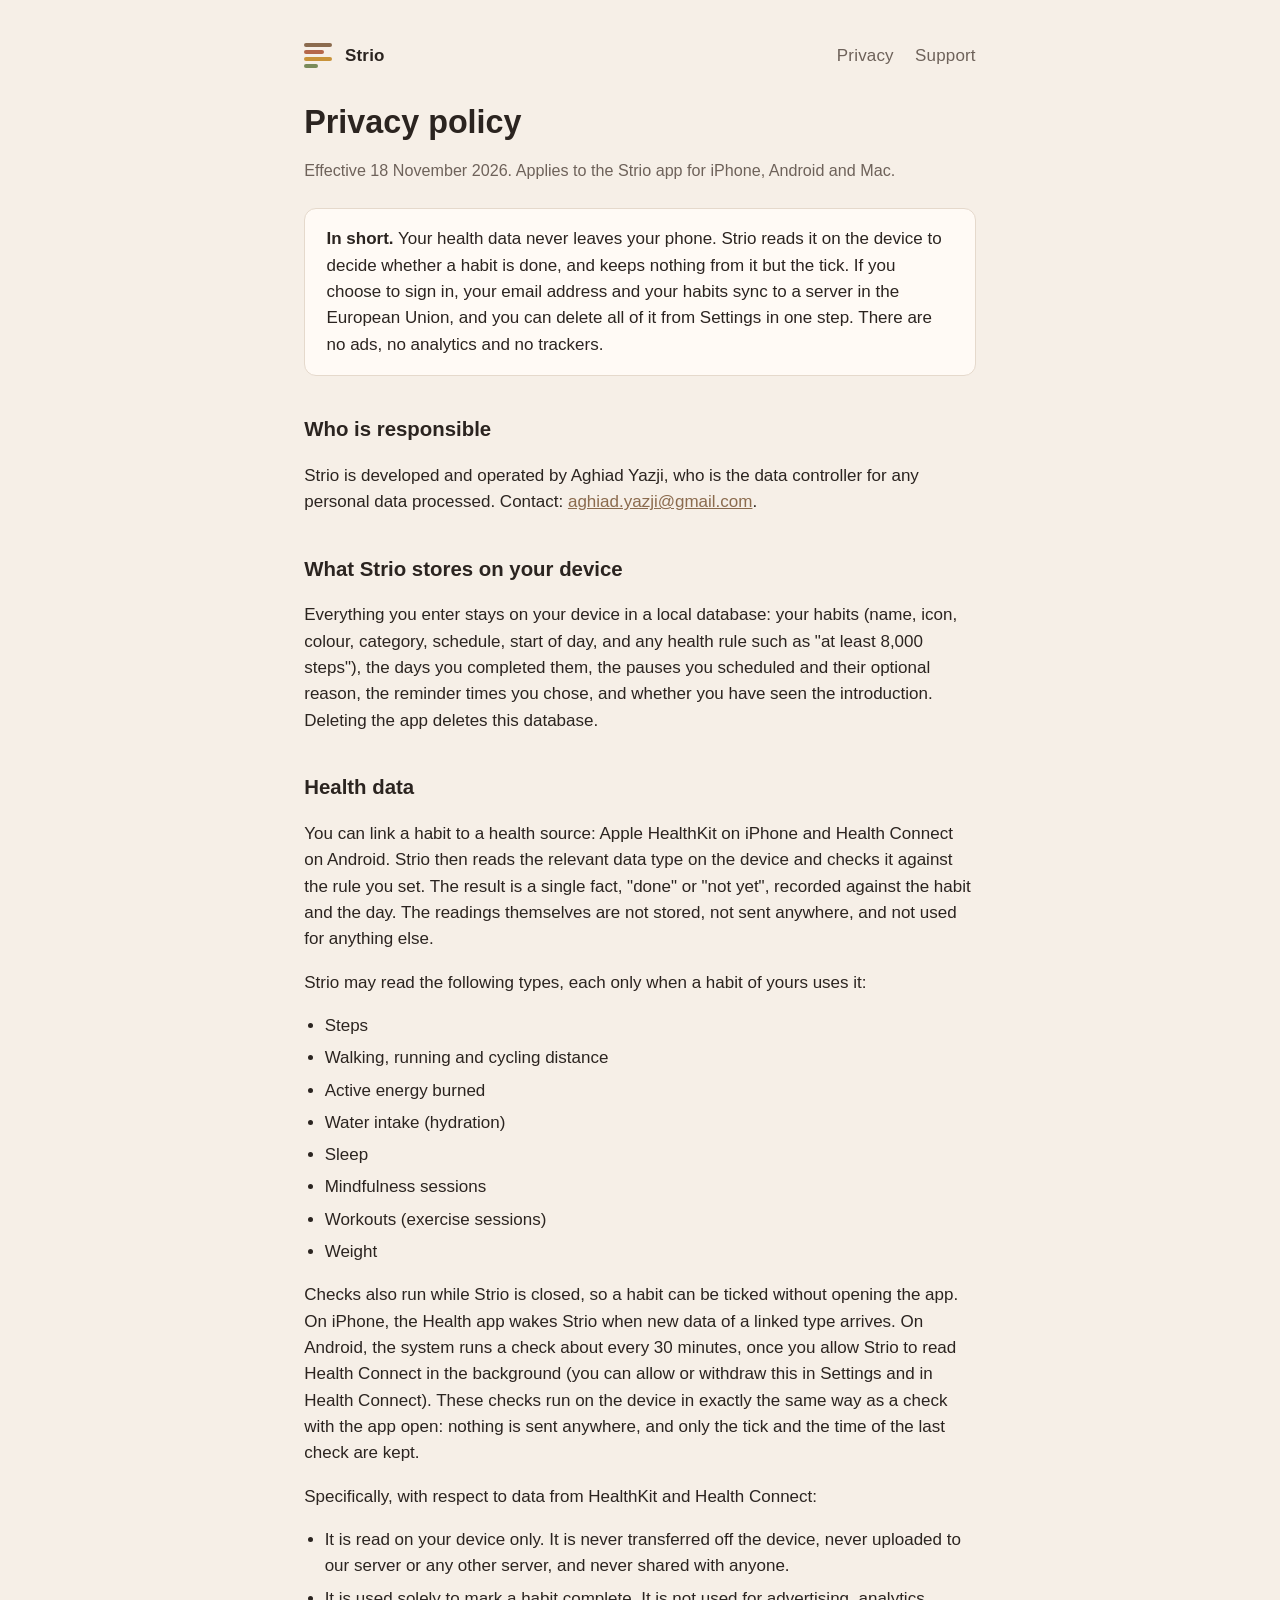
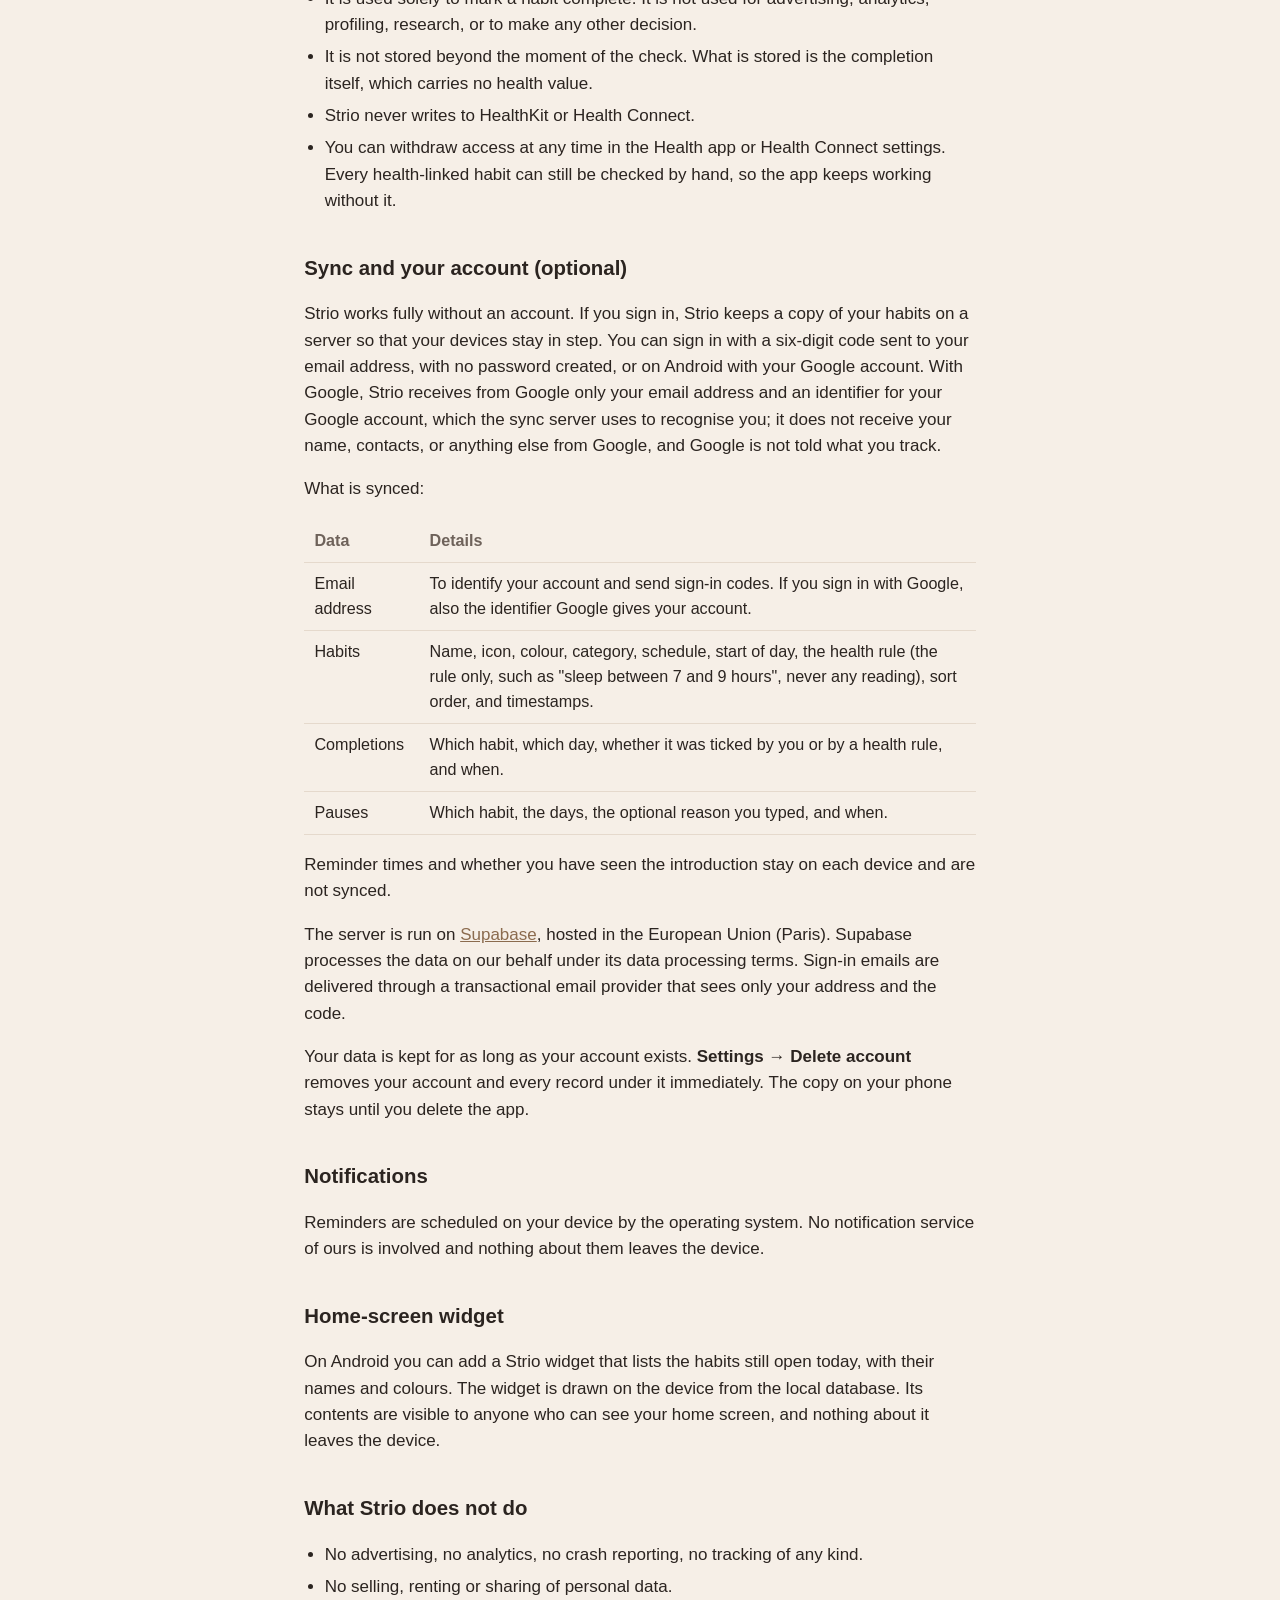
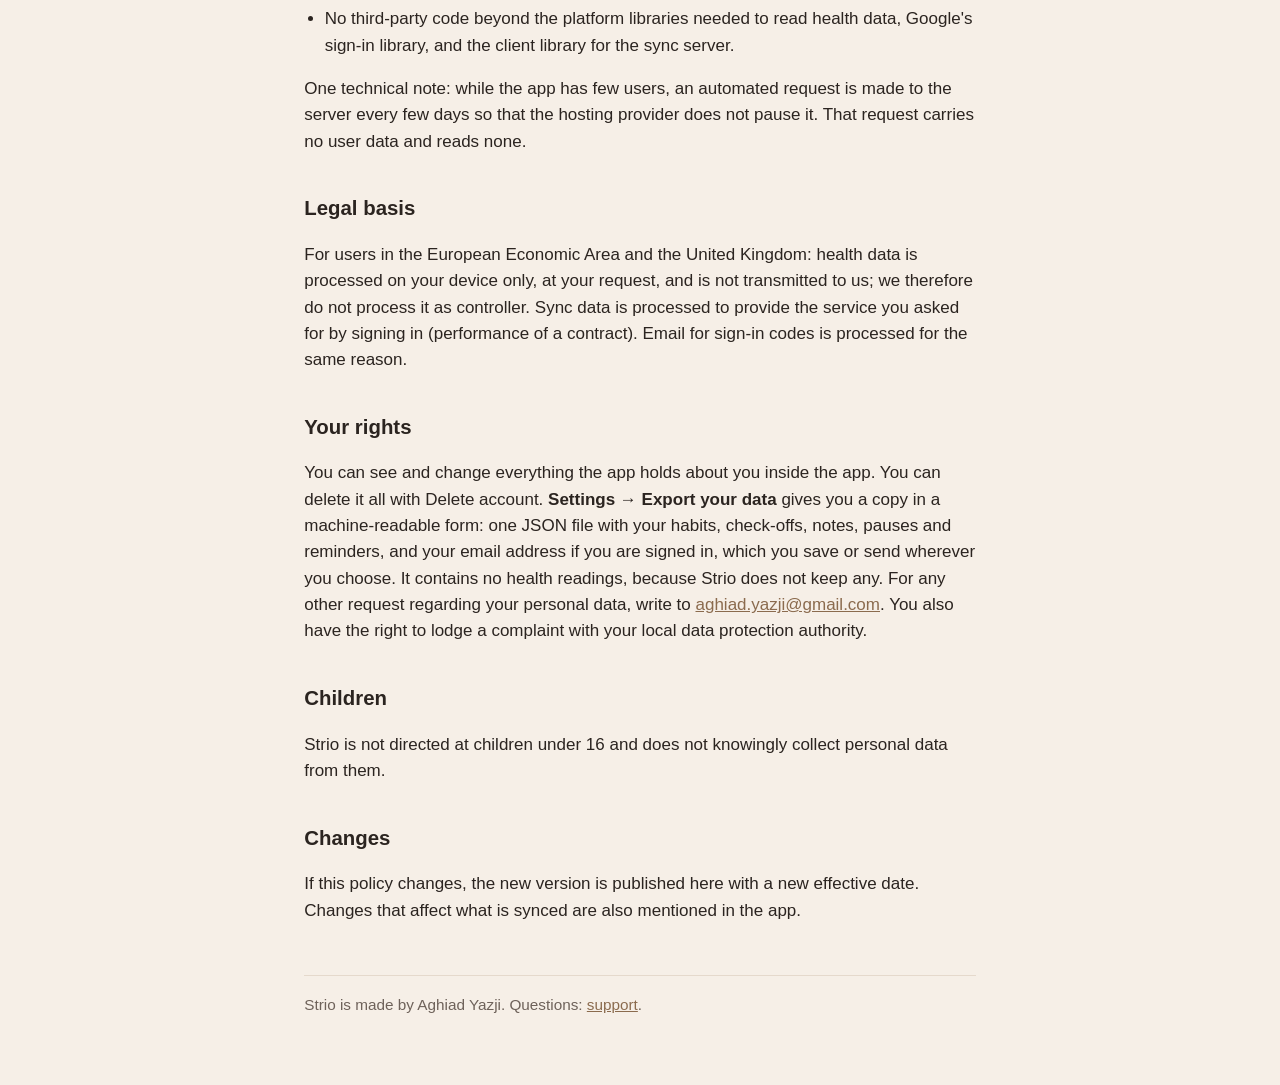
==== commit 89588ff3: "feat: Google sign-in switched on for Android The hosted build carries the Web client id, Supabase's " ====
--- a/privacy.html
+++ b/privacy.html
@@ -46,11 +46,11 @@
 </ul>
 
 <h2>Sync and your account (optional)</h2>
-<p>Strio works fully without an account. If you sign in, Strio keeps a copy of your habits on a server so that your devices stay in step. Signing in uses only your email address; a six-digit code is sent to it, and no password is created.</p>
+<p>Strio works fully without an account. If you sign in, Strio keeps a copy of your habits on a server so that your devices stay in step. You can sign in with a six-digit code sent to your email address, with no password created, or on Android with your Google account. With Google, Strio receives from Google only your email address and an identifier for your Google account, which the sync server uses to recognise you; it does not receive your name, contacts, or anything else from Google, and Google is not told what you track.</p>
 <p>What is synced:</p>
 <table>
 <tr><th>Data</th><th>Details</th></tr>
-<tr><td>Email address</td><td>To identify your account and send sign-in codes.</td></tr>
+<tr><td>Email address</td><td>To identify your account and send sign-in codes. If you sign in with Google, also the identifier Google gives your account.</td></tr>
 <tr><td>Habits</td><td>Name, icon, colour, category, schedule, start of day, the health rule (the rule only, such as "sleep between 7 and 9 hours", never any reading), sort order, and timestamps.</td></tr>
 <tr><td>Completions</td><td>Which habit, which day, whether it was ticked by you or by a health rule, and when.</td></tr>
 <tr><td>Pauses</td><td>Which habit, the days, the optional reason you typed, and when.</td></tr>
@@ -69,7 +69,7 @@
 <ul>
 <li>No advertising, no analytics, no crash reporting, no tracking of any kind.</li>
 <li>No selling, renting or sharing of personal data.</li>
-<li>No third-party code beyond the platform libraries needed to read health data and the client library for the sync server.</li>
+<li>No third-party code beyond the platform libraries needed to read health data, Google's sign-in library, and the client library for the sync server.</li>
 </ul>
 <p>One technical note: while the app has few users, an automated request is made to the server every few days so that the hosting provider does not pause it. That request carries no user data and reads none.</p>
 
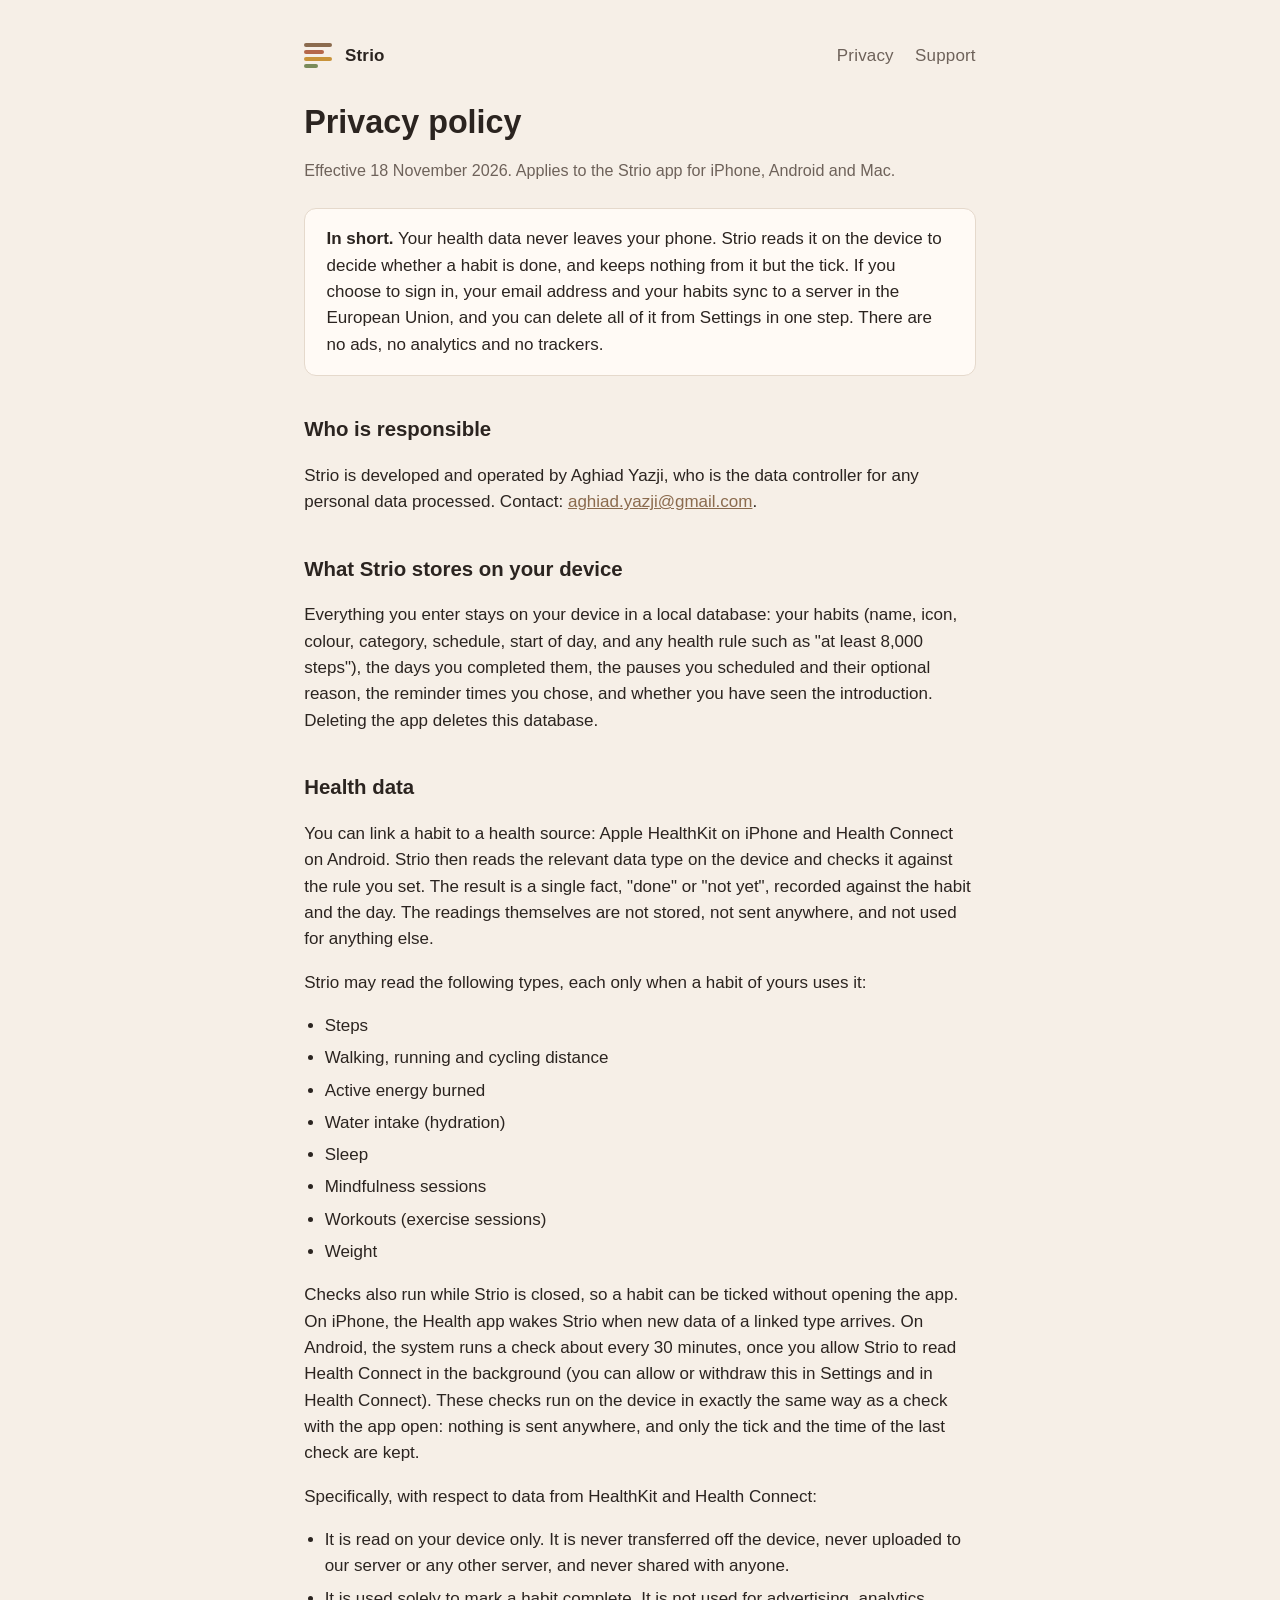
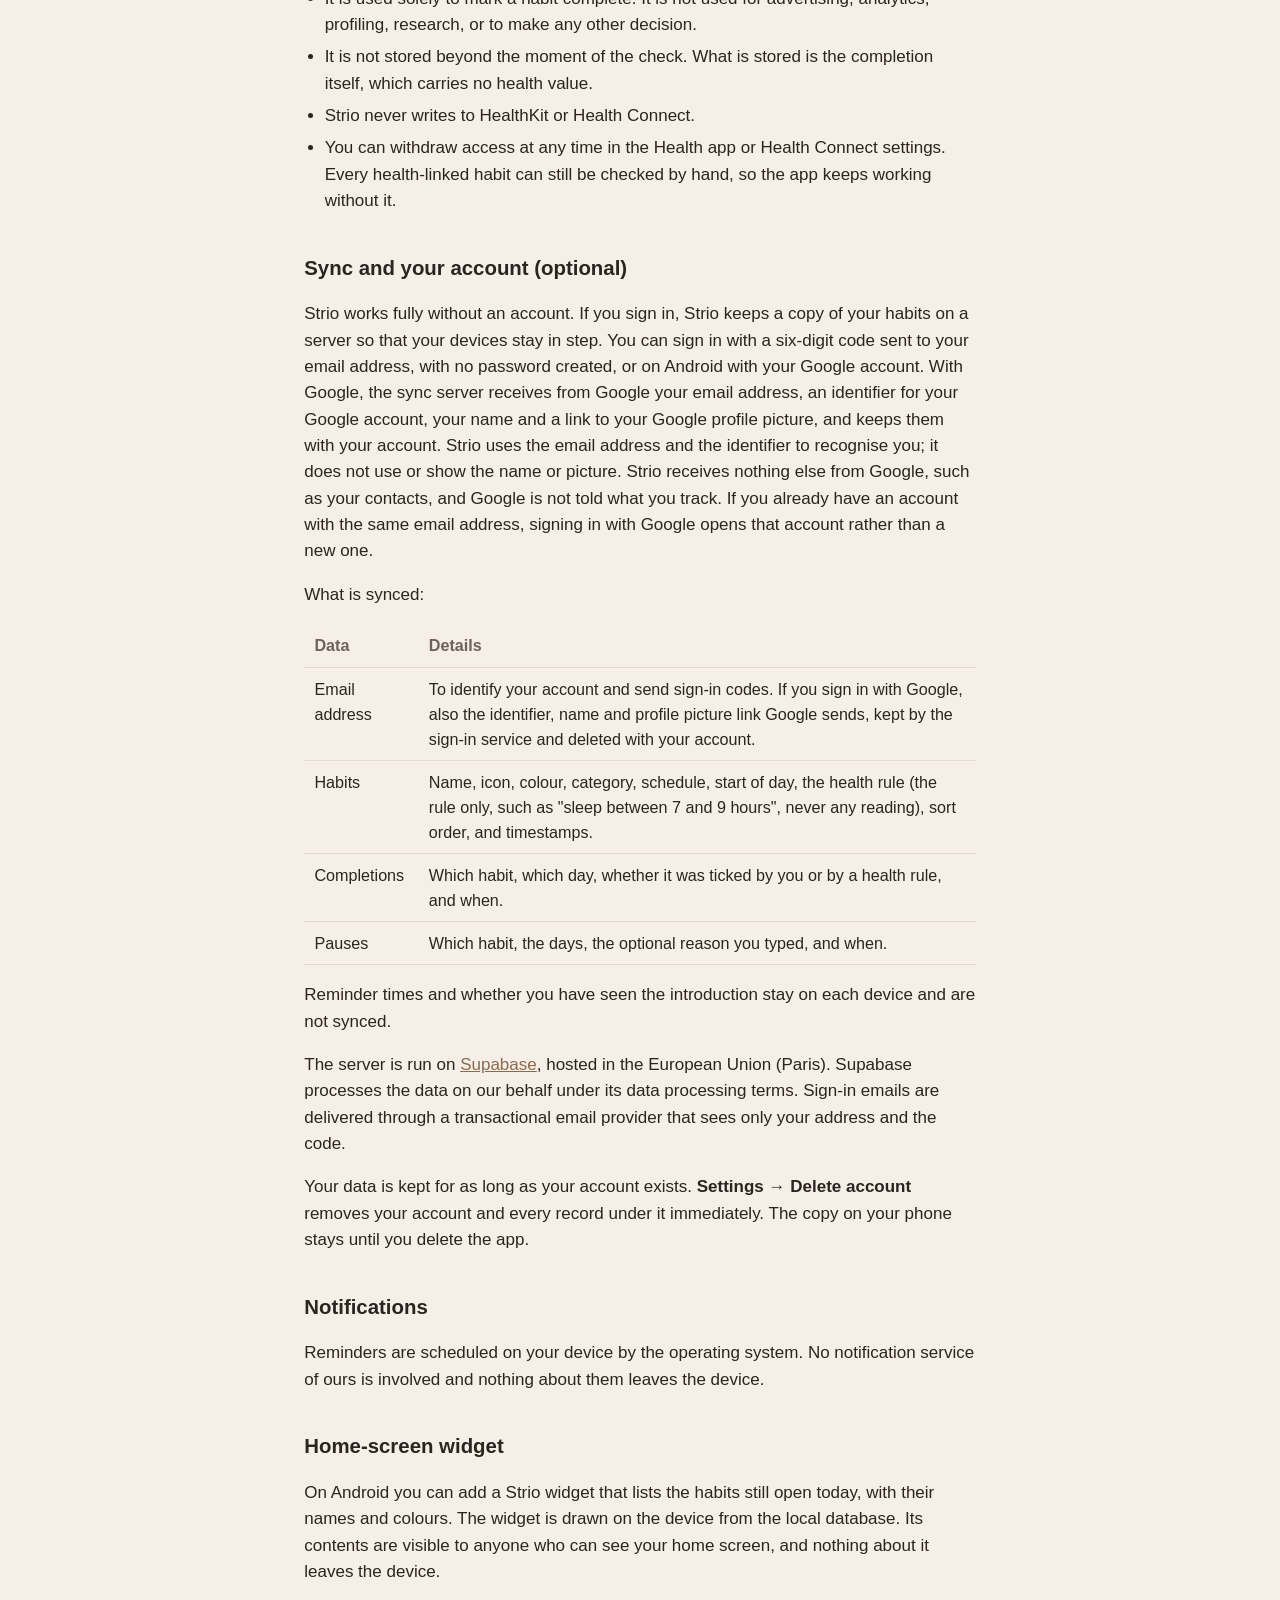
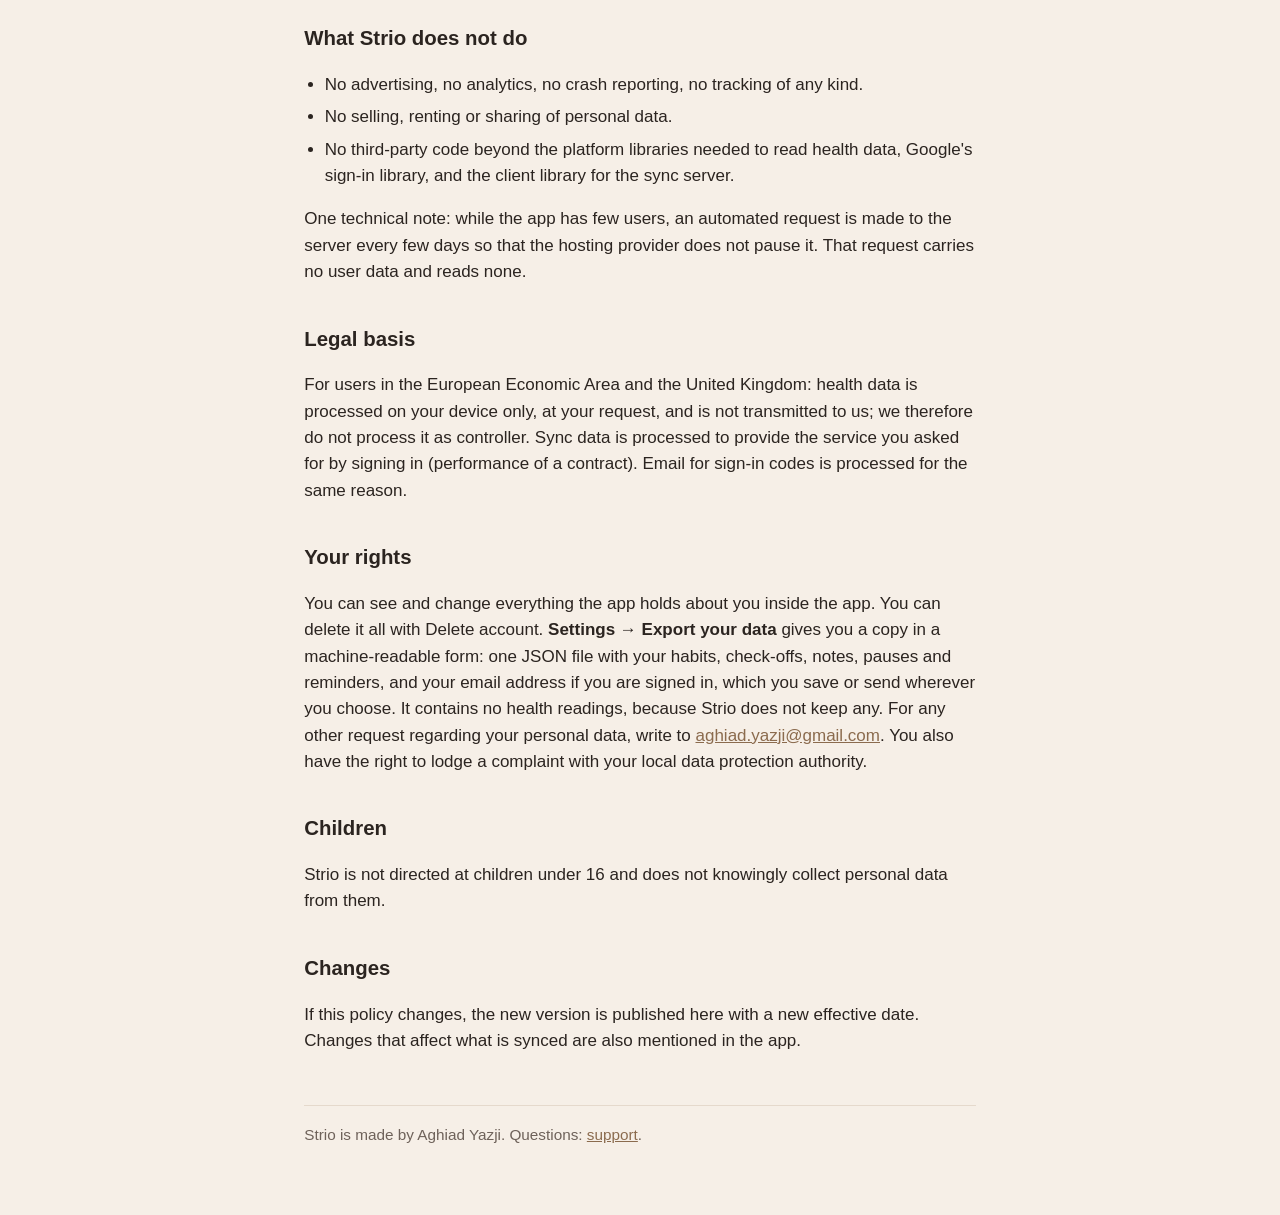
==== commit 049b838a: "site: say what Google sign-in hands the server Supabase keeps the name and profile picture link from" ====
--- a/privacy.html
+++ b/privacy.html
@@ -46,11 +46,11 @@
 </ul>
 
 <h2>Sync and your account (optional)</h2>
-<p>Strio works fully without an account. If you sign in, Strio keeps a copy of your habits on a server so that your devices stay in step. You can sign in with a six-digit code sent to your email address, with no password created, or on Android with your Google account. With Google, Strio receives from Google only your email address and an identifier for your Google account, which the sync server uses to recognise you; it does not receive your name, contacts, or anything else from Google, and Google is not told what you track.</p>
+<p>Strio works fully without an account. If you sign in, Strio keeps a copy of your habits on a server so that your devices stay in step. You can sign in with a six-digit code sent to your email address, with no password created, or on Android with your Google account. With Google, the sync server receives from Google your email address, an identifier for your Google account, your name and a link to your Google profile picture, and keeps them with your account. Strio uses the email address and the identifier to recognise you; it does not use or show the name or picture. Strio receives nothing else from Google, such as your contacts, and Google is not told what you track. If you already have an account with the same email address, signing in with Google opens that account rather than a new one.</p>
 <p>What is synced:</p>
 <table>
 <tr><th>Data</th><th>Details</th></tr>
-<tr><td>Email address</td><td>To identify your account and send sign-in codes. If you sign in with Google, also the identifier Google gives your account.</td></tr>
+<tr><td>Email address</td><td>To identify your account and send sign-in codes. If you sign in with Google, also the identifier, name and profile picture link Google sends, kept by the sign-in service and deleted with your account.</td></tr>
 <tr><td>Habits</td><td>Name, icon, colour, category, schedule, start of day, the health rule (the rule only, such as "sleep between 7 and 9 hours", never any reading), sort order, and timestamps.</td></tr>
 <tr><td>Completions</td><td>Which habit, which day, whether it was ticked by you or by a health rule, and when.</td></tr>
 <tr><td>Pauses</td><td>Which habit, the days, the optional reason you typed, and when.</td></tr>
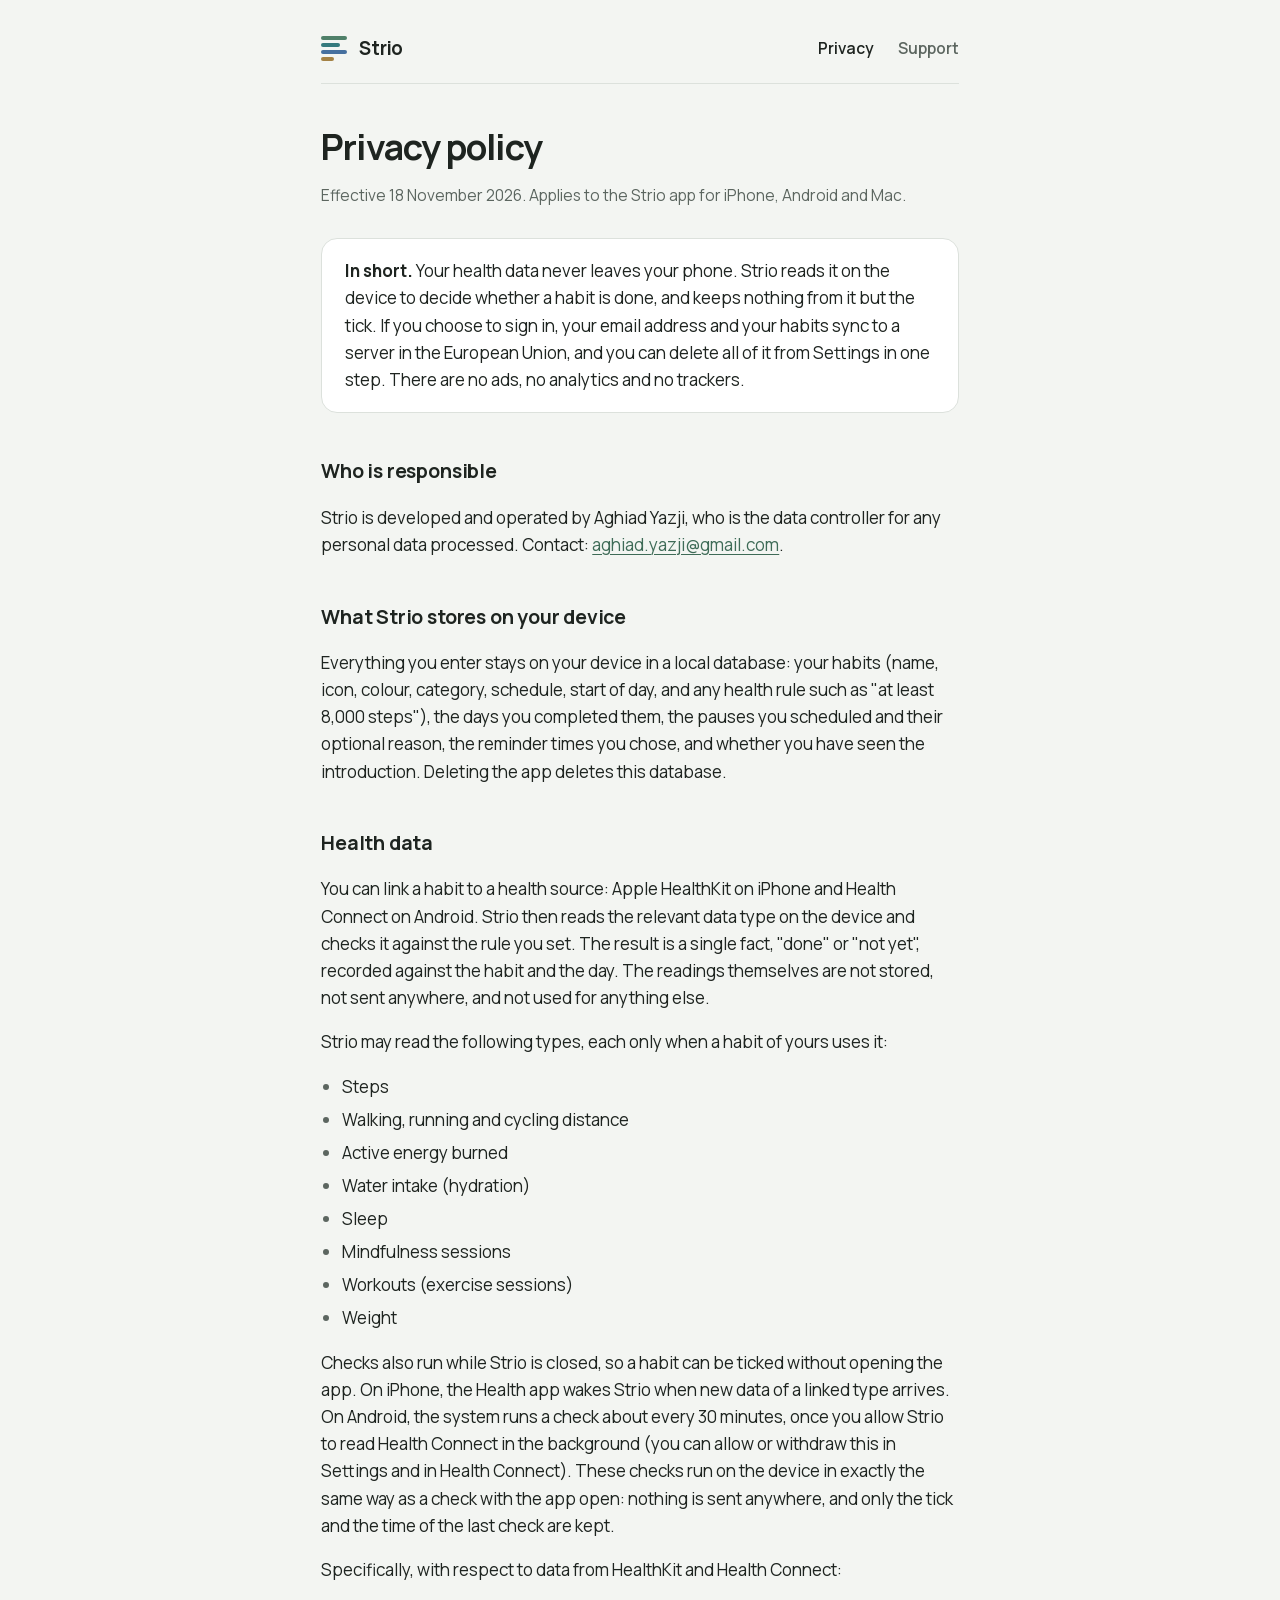
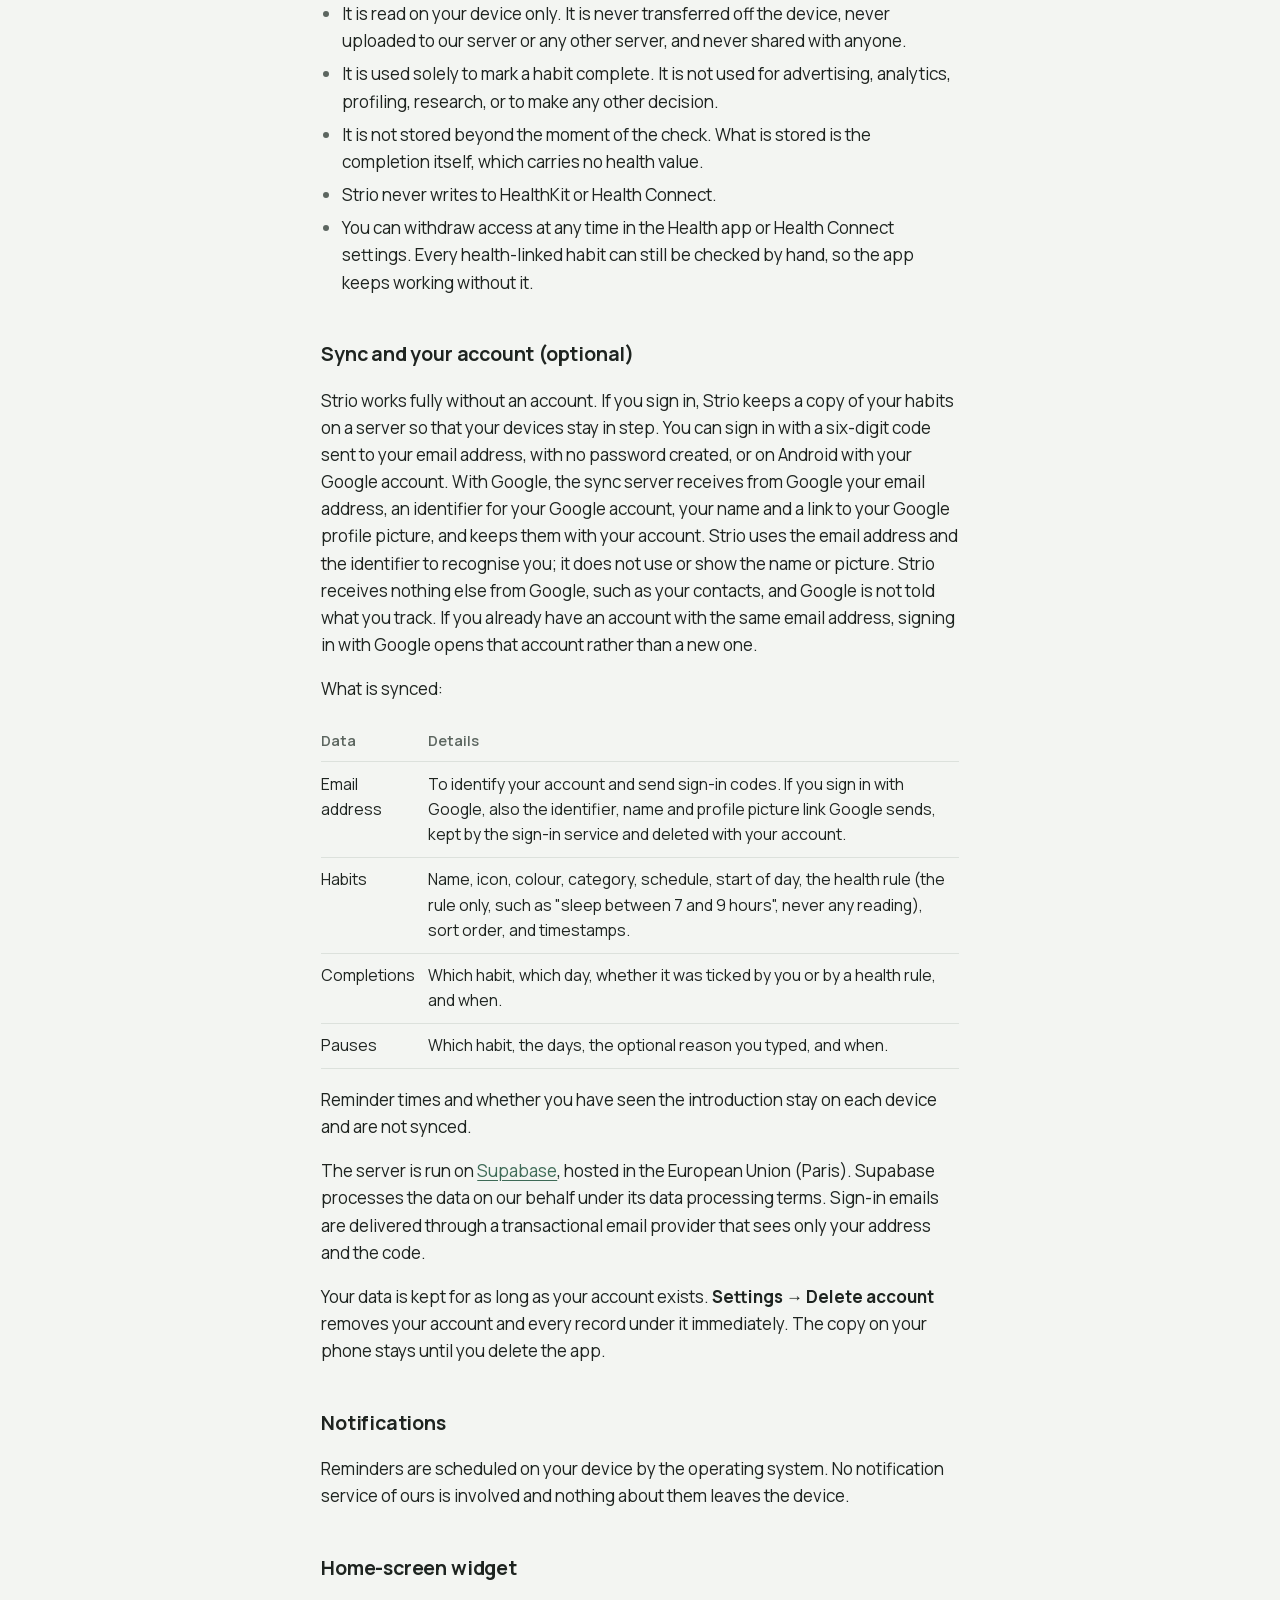
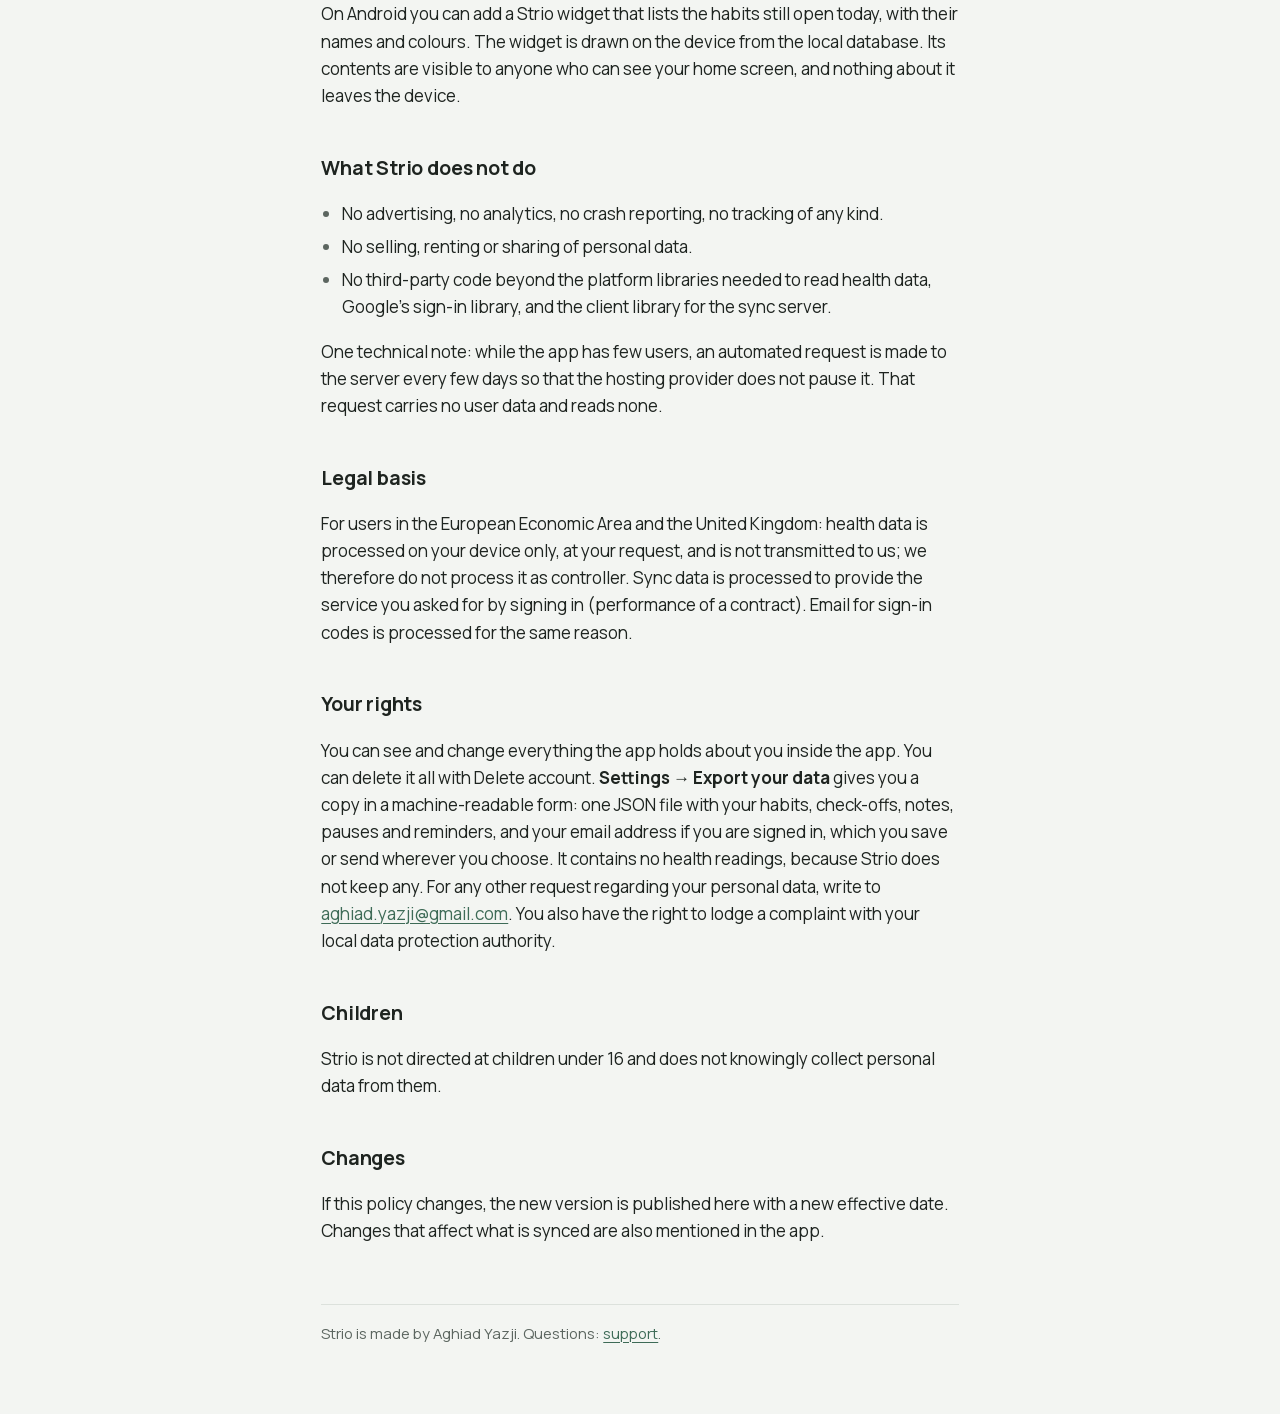
==== commit 5671e72a: "feat: direction B on the site, the form, Settings and the report The site takes B's stone and sage, " ====
--- a/privacy.html
+++ b/privacy.html
@@ -4,11 +4,15 @@
 <meta charset="utf-8">
 <meta name="viewport" content="width=device-width, initial-scale=1">
 <title>Strio — Privacy policy</title>
+<link rel="icon" href="favicon.svg" type="image/svg+xml">
+<meta name="theme-color" content="#f3f5f2" media="(prefers-color-scheme: light)">
+<meta name="theme-color" content="#121614" media="(prefers-color-scheme: dark)">
+<link rel="preload" href="fonts/manrope-latin.woff2" as="font" type="font/woff2" crossorigin>
 <link rel="stylesheet" href="style.css">
 </head>
 <body>
 <main>
-<header class="site"><span class="mark"><i></i><i></i><i></i><i></i></span><a href="index.html">Strio</a><nav><a href="privacy.html">Privacy</a><a href="support.html">Support</a></nav></header>
+<header class="site"><span class="mark" aria-hidden="true"><i></i><i></i><i></i><i></i></span><a href="index.html">Strio</a><nav><a href="privacy.html" aria-current="page">Privacy</a><a href="support.html">Support</a></nav></header>
 <h1>Privacy policy</h1>
 <p class="meta">Effective 18 November 2026. Applies to the Strio app for iPhone, Android and Mac.</p>
 
@@ -48,13 +52,13 @@
 <h2>Sync and your account (optional)</h2>
 <p>Strio works fully without an account. If you sign in, Strio keeps a copy of your habits on a server so that your devices stay in step. You can sign in with a six-digit code sent to your email address, with no password created, or on Android with your Google account. With Google, the sync server receives from Google your email address, an identifier for your Google account, your name and a link to your Google profile picture, and keeps them with your account. Strio uses the email address and the identifier to recognise you; it does not use or show the name or picture. Strio receives nothing else from Google, such as your contacts, and Google is not told what you track. If you already have an account with the same email address, signing in with Google opens that account rather than a new one.</p>
 <p>What is synced:</p>
-<table>
+<div class="table-wrap"><table>
 <tr><th>Data</th><th>Details</th></tr>
 <tr><td>Email address</td><td>To identify your account and send sign-in codes. If you sign in with Google, also the identifier, name and profile picture link Google sends, kept by the sign-in service and deleted with your account.</td></tr>
 <tr><td>Habits</td><td>Name, icon, colour, category, schedule, start of day, the health rule (the rule only, such as "sleep between 7 and 9 hours", never any reading), sort order, and timestamps.</td></tr>
 <tr><td>Completions</td><td>Which habit, which day, whether it was ticked by you or by a health rule, and when.</td></tr>
 <tr><td>Pauses</td><td>Which habit, the days, the optional reason you typed, and when.</td></tr>
-</table>
+</table></div>
 <p>Reminder times and whether you have seen the introduction stay on each device and are not synced.</p>
 <p>The server is run on <a href="https://supabase.com">Supabase</a>, hosted in the European Union (Paris). Supabase processes the data on our behalf under its data processing terms. Sign-in emails are delivered through a transactional email provider that sees only your address and the code.</p>
 <p>Your data is kept for as long as your account exists. <strong>Settings → Delete account</strong> removes your account and every record under it immediately. The copy on your phone stays until you delete the app.</p>
--- a/style.css
+++ b/style.css
@@ -1,63 +1,118 @@
+/* Direction B, "Stone and sage" (lib/app/theme.dart), with its dark twin.
+   Manrope is served from this site, never from a font host, so a visit
+   reaches no one but GitHub Pages. Licence: fonts/OFL.txt. */
+@font-face {
+  font-family: "Manrope";
+  font-style: normal;
+  font-weight: 400 700;
+  font-display: swap;
+  src: url(fonts/manrope-latin.woff2) format("woff2");
+}
 :root {
-  --bg: #f6efe7;
-  --surface: #fffaf5;
-  --text: #2b2420;
-  --muted: #6e625a;
-  --accent: #8b6b4e;
-  --rule: #e5d9cc;
+  color-scheme: light;
+  --bg: #f3f5f2;
+  --surface: #ffffff;
+  --text: #1e2420;
+  --muted: #5c6660;
+  --accent: #3e6b57;
+  --rule: #dce1dc;
+  --stripe-1: #4f8069;
+  --stripe-2: #357a7d;
+  --stripe-3: #46709f;
+  --stripe-4: #a48245;
 }
 @media (prefers-color-scheme: dark) {
   :root {
-    --bg: #1d1916;
-    --surface: #262019;
-    --text: #efe6dc;
-    --muted: #b3a597;
-    --accent: #c9a98a;
-    --rule: #3a312a;
+    color-scheme: dark;
+    --bg: #121614;
+    --surface: #171c19;
+    --text: #e4eae6;
+    --muted: #94a09a;
+    --accent: #7fb89c;
+    --rule: #2a312d;
+    --stripe-1: #7fb89c;
+    --stripe-2: #6db4b6;
+    --stripe-3: #86aad8;
+    --stripe-4: #d4b47a;
   }
 }
 * { box-sizing: border-box; }
-html { font-size: 17px; }
+html { font-size: 17px; -webkit-text-size-adjust: 100%; }
 body {
   margin: 0;
   background: var(--bg);
   color: var(--text);
-  font-family: -apple-system, BlinkMacSystemFont, "Segoe UI", Roboto, "Helvetica Neue", Arial, sans-serif;
-  line-height: 1.55;
+  font-family: "Manrope", -apple-system, BlinkMacSystemFont, "Segoe UI", Roboto, "Helvetica Neue", Arial, sans-serif;
+  line-height: 1.6;
+  font-feature-settings: "tnum" 0;
 }
 main {
-  max-width: 42rem;
+  max-width: 40rem;
   margin: 0 auto;
-  padding: 2.5rem 1.25rem 4rem;
+  padding: 2rem max(1.25rem, env(safe-area-inset-right)) 4rem max(1.25rem, env(safe-area-inset-left));
 }
-header.site { display: flex; align-items: center; gap: .75rem; margin-bottom: 2rem; }
-header.site a { color: inherit; text-decoration: none; font-weight: 600; letter-spacing: .01em; }
-header.site nav { margin-left: auto; display: flex; gap: 1.25rem; }
-header.site nav a { color: var(--muted); font-weight: 500; }
-.mark { display: inline-grid; gap: 3px; width: 28px; }
+header.site {
+  display: flex;
+  align-items: center;
+  gap: .7rem;
+  padding-bottom: 1.1rem;
+  margin-bottom: 2.5rem;
+  border-bottom: 1px solid var(--rule);
+}
+header.site a { color: inherit; text-decoration: none; }
+header.site > a { font-weight: 700; font-size: 1.1rem; letter-spacing: -.01em; }
+header.site nav { margin-left: auto; display: flex; gap: 1.4rem; }
+header.site nav a { color: var(--muted); font-weight: 600; font-size: .92rem; }
+header.site nav a:hover, header.site nav a[aria-current] { color: var(--text); }
+.mark { display: inline-grid; gap: 3px; width: 26px; }
 .mark i { display: block; height: 4px; border-radius: 2px; }
-.mark i:nth-child(1) { width: 100%; background: #8b6b4e; }
-.mark i:nth-child(2) { width: 72%;  background: #b5674a; }
-.mark i:nth-child(3) { width: 100%; background: #c8933a; }
-.mark i:nth-child(4) { width: 50%;  background: #7a8b5a; }
-h1 { font-size: 1.9rem; line-height: 1.2; margin: 0 0 .5rem; }
-h2 { font-size: 1.2rem; margin: 2.25rem 0 .5rem; }
+.mark i:nth-child(1) { width: 100%; background: var(--stripe-1); }
+.mark i:nth-child(2) { width: 72%;  background: var(--stripe-2); }
+.mark i:nth-child(3) { width: 100%; background: var(--stripe-3); }
+.mark i:nth-child(4) { width: 50%;  background: var(--stripe-4); }
+h1 {
+  font-size: 2.1rem;
+  line-height: 1.15;
+  letter-spacing: -.025em;
+  font-weight: 700;
+  margin: 0 0 .75rem;
+  text-wrap: balance;
+}
+h2 {
+  font-size: 1.15rem;
+  letter-spacing: -.01em;
+  font-weight: 700;
+  margin: 2.5rem 0 .5rem;
+}
+h3 { font-size: 1rem; font-weight: 700; margin: 1.75rem 0 .35rem; }
 p, li { color: var(--text); }
-.lede { font-size: 1.15rem; color: var(--muted); margin-top: 0; }
-.meta { color: var(--muted); font-size: .95rem; }
-a { color: var(--accent); }
+.lede { font-size: 1.15rem; line-height: 1.5; color: var(--muted); margin-top: 0; }
+.meta { color: var(--muted); font-size: .92rem; }
+a { color: var(--accent); text-underline-offset: .18em; text-decoration-thickness: 1px; }
+strong { font-weight: 700; }
 ul { padding-left: 1.2rem; }
 li + li { margin-top: .35rem; }
+li::marker { color: var(--muted); }
 .card {
   background: var(--surface);
   border: 1px solid var(--rule);
-  border-radius: 12px;
-  padding: 1rem 1.25rem;
-  margin: 1.5rem 0;
+  border-radius: 16px;
+  padding: 1.1rem 1.35rem;
+  margin: 1.75rem 0;
 }
 .card p:first-child { margin-top: 0; }
 .card p:last-child { margin-bottom: 0; }
-footer { margin-top: 3rem; padding-top: 1rem; border-top: 1px solid var(--rule); color: var(--muted); font-size: .9rem; }
-table { border-collapse: collapse; width: 100%; margin: 1rem 0; font-size: .95rem; }
-th, td { text-align: left; vertical-align: top; padding: .5rem .6rem; border-bottom: 1px solid var(--rule); }
-th { color: var(--muted); font-weight: 600; }
+.points { list-style: none; padding: 0; margin: 2rem 0; border-top: 1px solid var(--rule); }
+.points li { margin: 0; padding: 1rem 0; border-bottom: 1px solid var(--rule); }
+.points strong { display: block; margin-bottom: .2rem; }
+footer {
+  margin-top: 3.5rem;
+  padding-top: 1rem;
+  border-top: 1px solid var(--rule);
+  color: var(--muted);
+  font-size: .88rem;
+}
+.table-wrap { overflow-x: auto; margin: 1rem 0; }
+table { border-collapse: collapse; width: 100%; font-size: .93rem; }
+th, td { text-align: left; vertical-align: top; padding: .55rem .6rem .55rem 0; border-bottom: 1px solid var(--rule); }
+th { color: var(--muted); font-weight: 600; font-size: .85rem; }
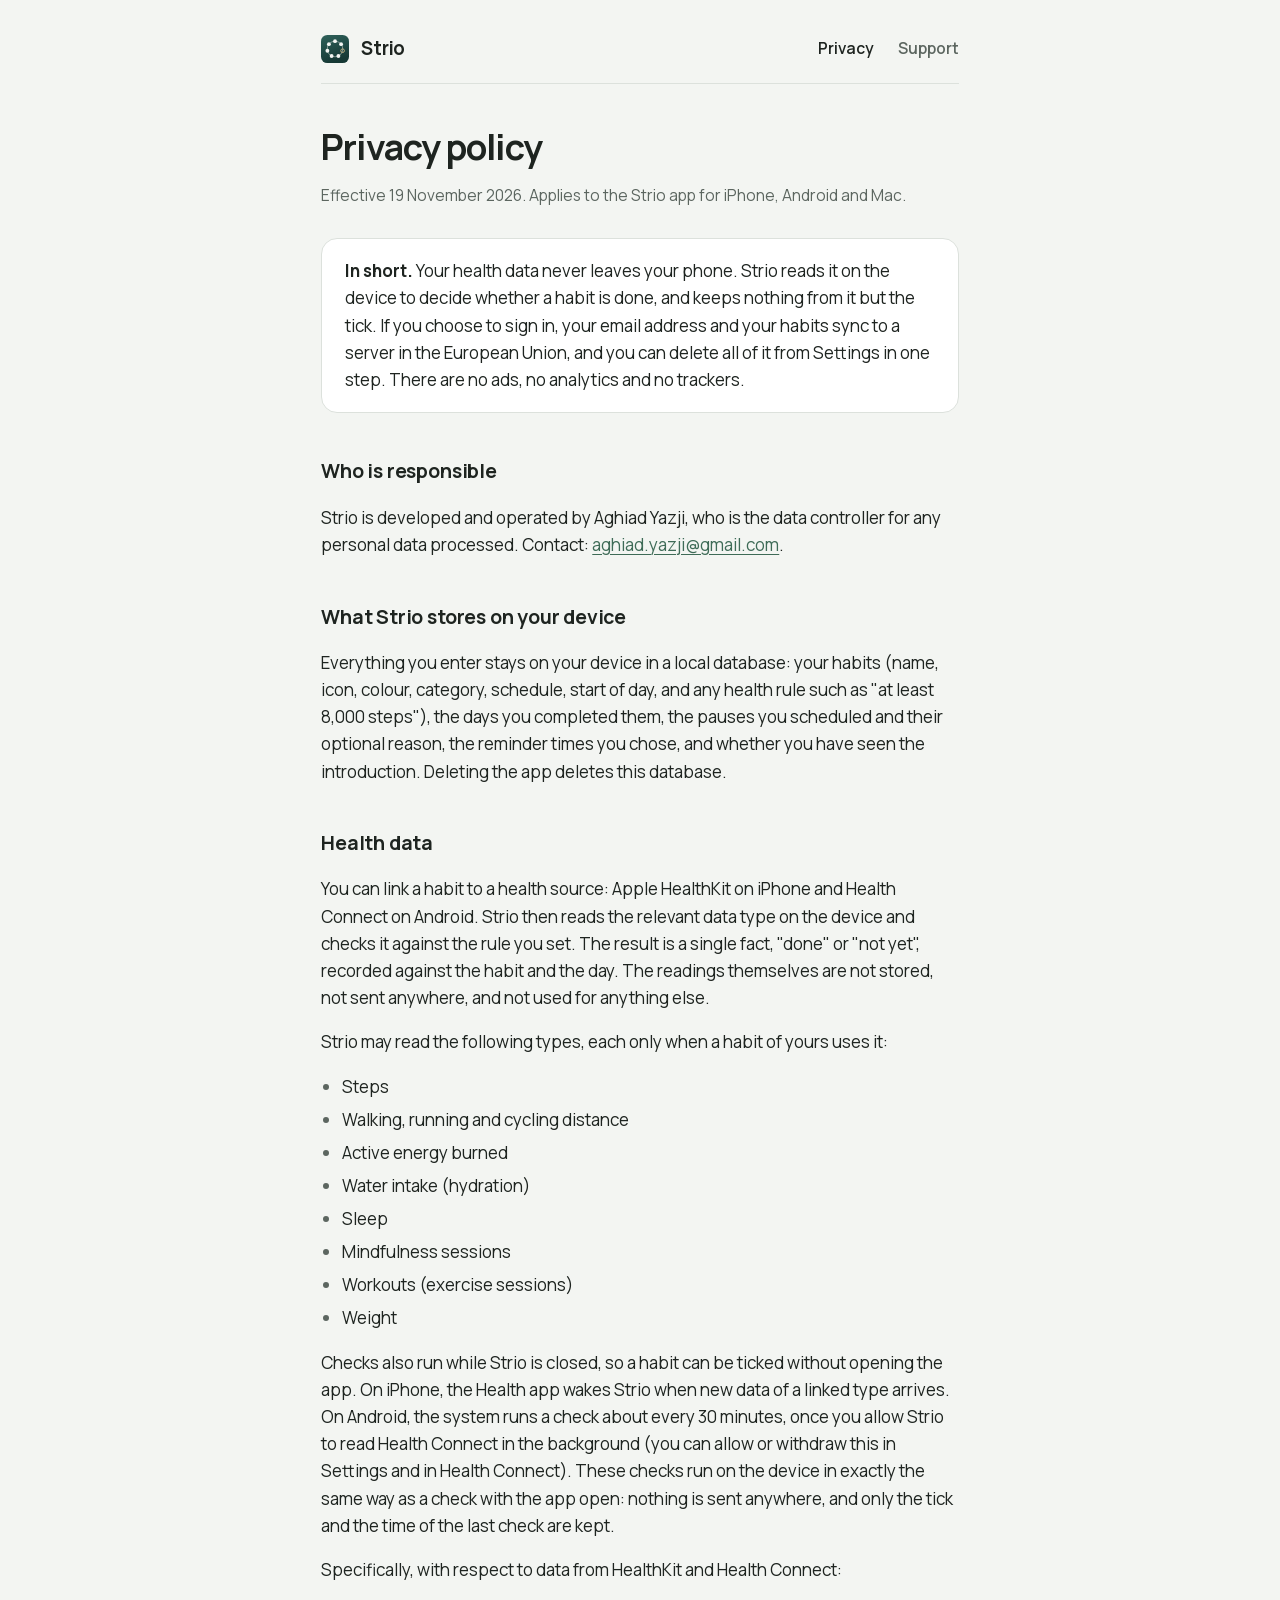
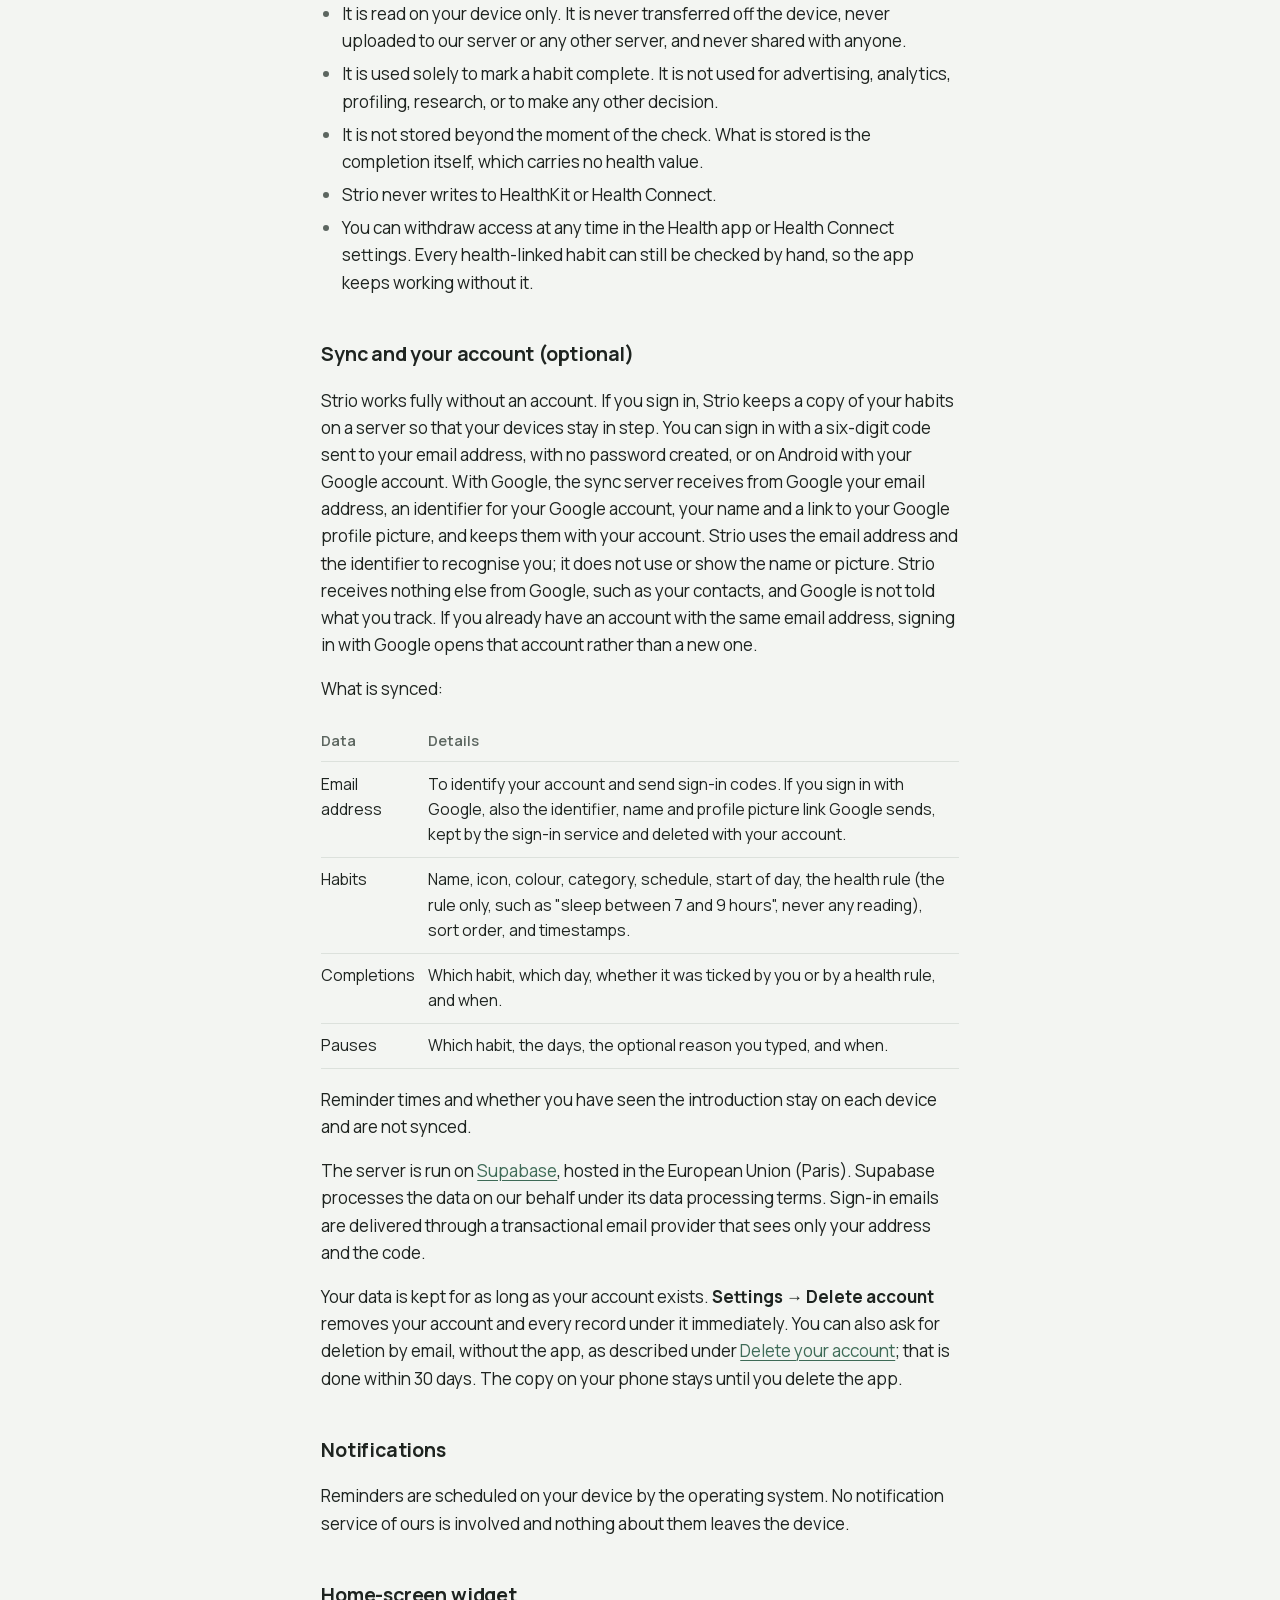
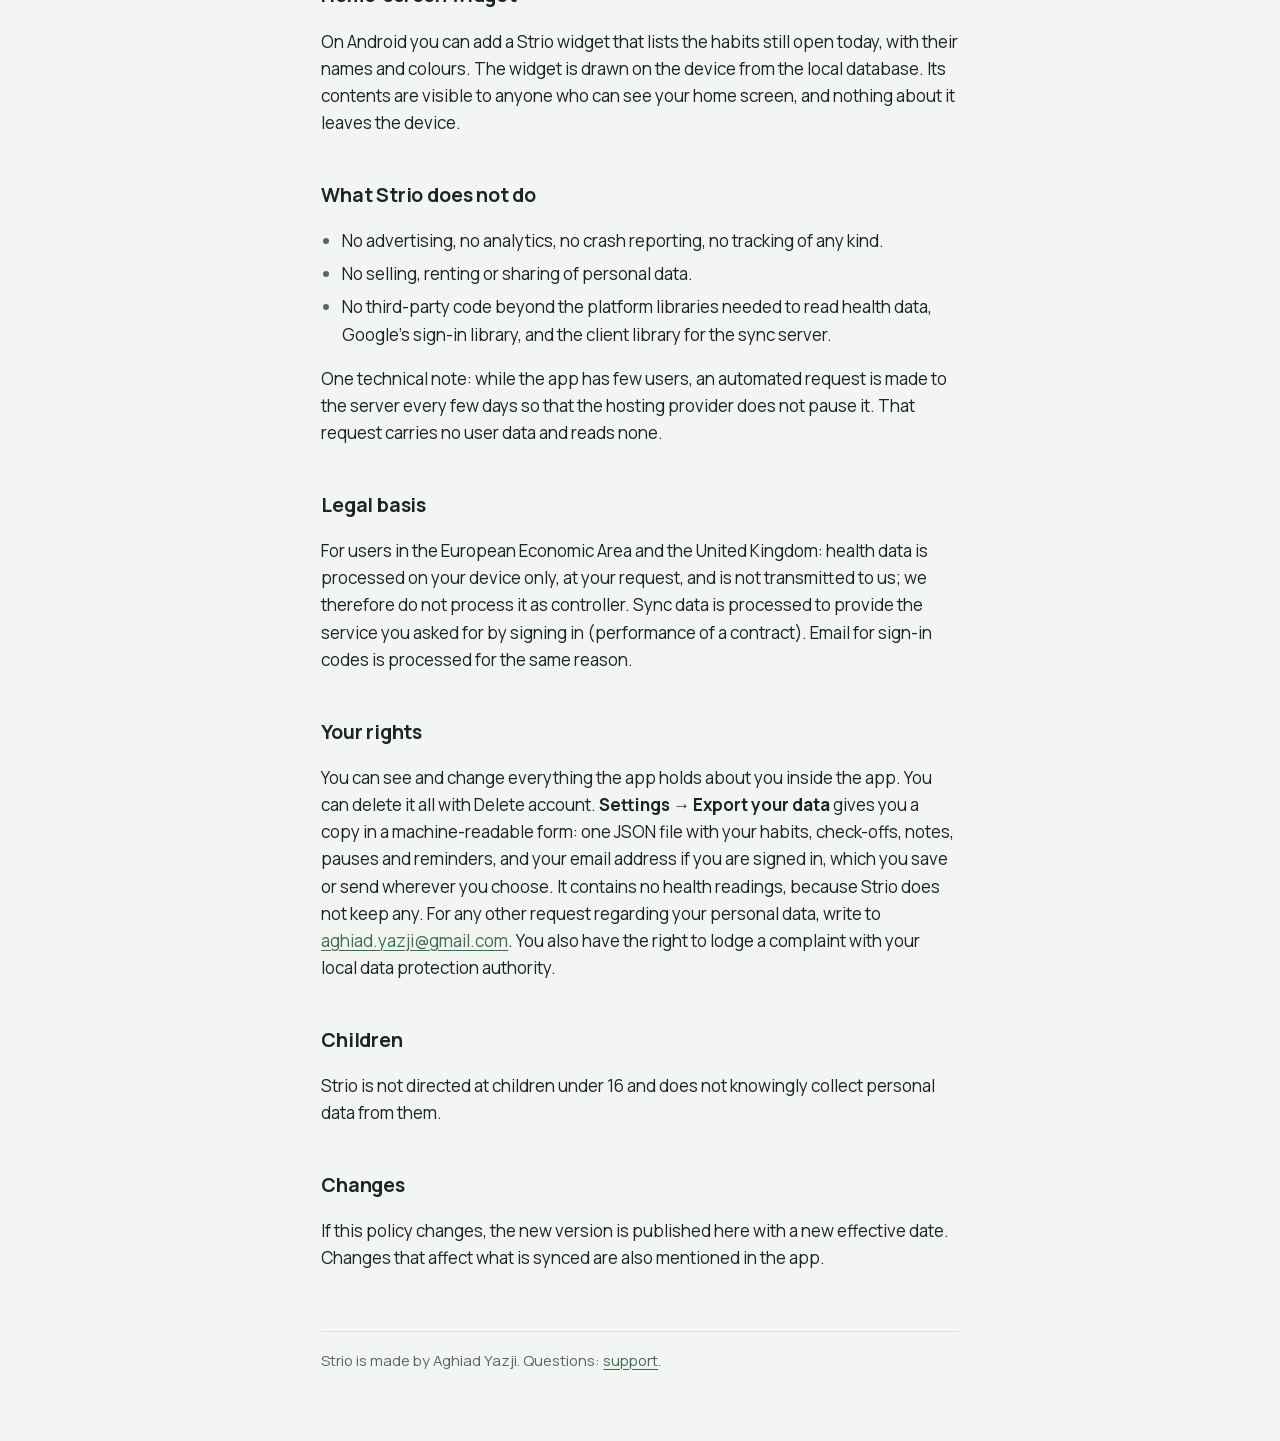
==== commit 4721760b: "docs: a web route to delete an account, and the ring on the site support.html gains "Delete your acc" ====
--- a/privacy.html
+++ b/privacy.html
@@ -12,9 +12,9 @@
 </head>
 <body>
 <main>
-<header class="site"><span class="mark" aria-hidden="true"><i></i><i></i><i></i><i></i></span><a href="index.html">Strio</a><nav><a href="privacy.html" aria-current="page">Privacy</a><a href="support.html">Support</a></nav></header>
+<header class="site"><img class="mark" src="favicon.svg" alt="" width="28" height="28"><a href="index.html">Strio</a><nav><a href="privacy.html" aria-current="page">Privacy</a><a href="support.html">Support</a></nav></header>
 <h1>Privacy policy</h1>
-<p class="meta">Effective 18 November 2026. Applies to the Strio app for iPhone, Android and Mac.</p>
+<p class="meta">Effective 19 November 2026. Applies to the Strio app for iPhone, Android and Mac.</p>
 
 <div class="card">
 <p><strong>In short.</strong> Your health data never leaves your phone. Strio reads it on the device to decide whether a habit is done, and keeps nothing from it but the tick. If you choose to sign in, your email address and your habits sync to a server in the European Union, and you can delete all of it from Settings in one step. There are no ads, no analytics and no trackers.</p>
@@ -61,7 +61,7 @@
 </table></div>
 <p>Reminder times and whether you have seen the introduction stay on each device and are not synced.</p>
 <p>The server is run on <a href="https://supabase.com">Supabase</a>, hosted in the European Union (Paris). Supabase processes the data on our behalf under its data processing terms. Sign-in emails are delivered through a transactional email provider that sees only your address and the code.</p>
-<p>Your data is kept for as long as your account exists. <strong>Settings → Delete account</strong> removes your account and every record under it immediately. The copy on your phone stays until you delete the app.</p>
+<p>Your data is kept for as long as your account exists. <strong>Settings → Delete account</strong> removes your account and every record under it immediately. You can also ask for deletion by email, without the app, as described under <a href="support.html#delete-account">Delete your account</a>; that is done within 30 days. The copy on your phone stays until you delete the app.</p>
 
 <h2>Notifications</h2>
 <p>Reminders are scheduled on your device by the operating system. No notification service of ours is involved and nothing about them leaves the device.</p>
--- a/style.css
+++ b/style.css
@@ -16,10 +16,6 @@
   --muted: #5c6660;
   --accent: #3e6b57;
   --rule: #dce1dc;
-  --stripe-1: #4f8069;
-  --stripe-2: #357a7d;
-  --stripe-3: #46709f;
-  --stripe-4: #a48245;
 }
 @media (prefers-color-scheme: dark) {
   :root {
@@ -30,10 +26,6 @@
     --muted: #94a09a;
     --accent: #7fb89c;
     --rule: #2a312d;
-    --stripe-1: #7fb89c;
-    --stripe-2: #6db4b6;
-    --stripe-3: #86aad8;
-    --stripe-4: #d4b47a;
   }
 }
 * { box-sizing: border-box; }
@@ -64,12 +56,8 @@
 header.site nav { margin-left: auto; display: flex; gap: 1.4rem; }
 header.site nav a { color: var(--muted); font-weight: 600; font-size: .92rem; }
 header.site nav a:hover, header.site nav a[aria-current] { color: var(--text); }
-.mark { display: inline-grid; gap: 3px; width: 26px; }
-.mark i { display: block; height: 4px; border-radius: 2px; }
-.mark i:nth-child(1) { width: 100%; background: var(--stripe-1); }
-.mark i:nth-child(2) { width: 72%;  background: var(--stripe-2); }
-.mark i:nth-child(3) { width: 100%; background: var(--stripe-3); }
-.mark i:nth-child(4) { width: 50%;  background: var(--stripe-4); }
+/* The app icon itself, the week ring (favicon.svg carries its own corners). */
+.mark { display: block; width: 28px; height: 28px; flex: none; }
 h1 {
   font-size: 2.1rem;
   line-height: 1.15;
